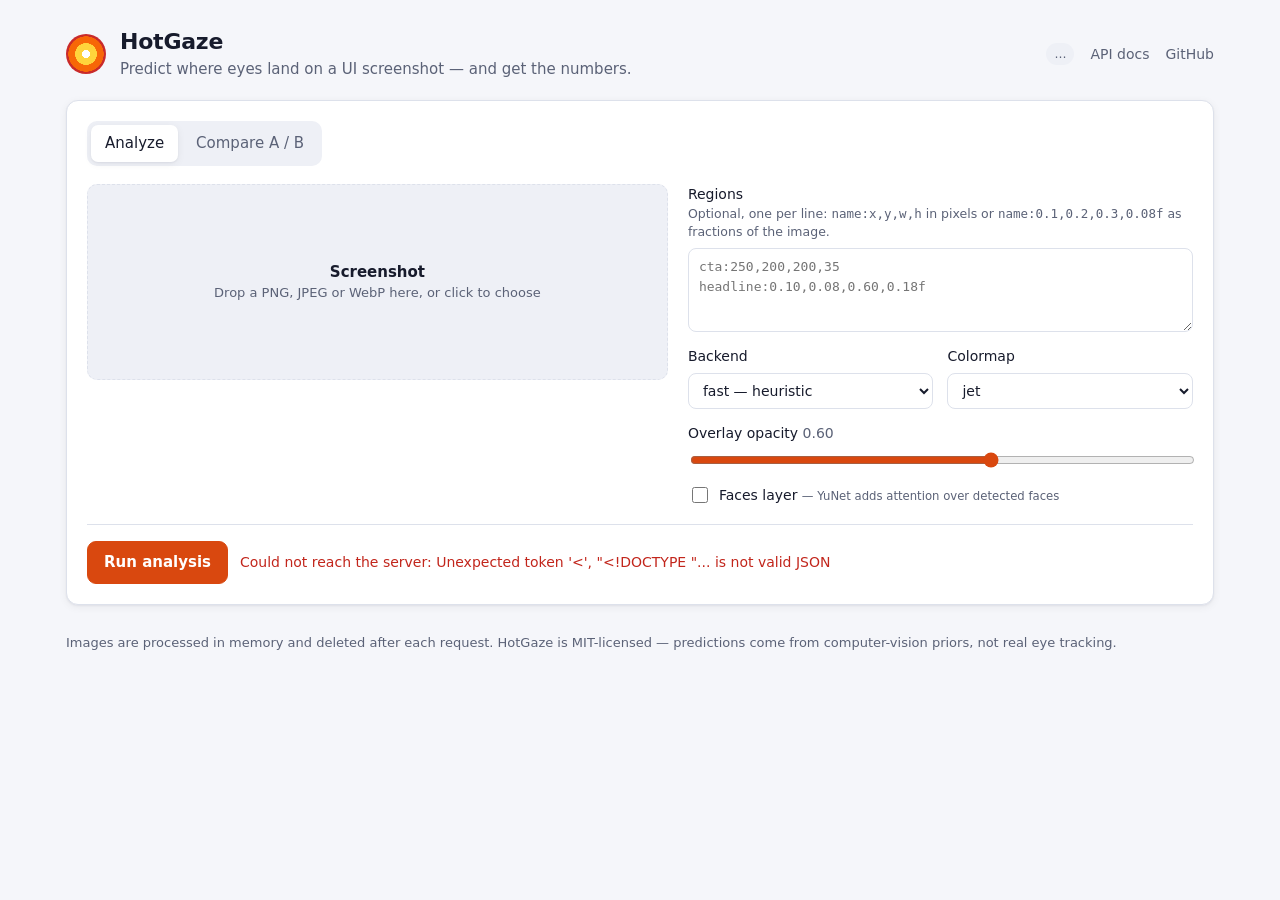
==== web/static/index.html @ 979488d8 "Add Render deployment for a HotGaze web demo HotGaze is a CLI, so there was nothing a web host could" ====
<!doctype html>
<html lang="en">
<head>
<meta charset="utf-8">
<meta name="viewport" content="width=device-width, initial-scale=1">
<title>HotGaze — attention heatmaps for UI screenshots</title>
<meta name="description" content="Predict where users' eyes land on a UI screenshot, score regions and compare A/B variants.">
<link rel="icon" href="data:image/svg+xml,%3Csvg xmlns='http://www.w3.org/2000/svg' viewBox='0 0 32 32'%3E%3Ccircle cx='16' cy='16' r='15' fill='%23e8590c'/%3E%3Ccircle cx='16' cy='16' r='8' fill='%23ffd43b'/%3E%3Ccircle cx='16' cy='16' r='3' fill='%23fff'/%3E%3C/svg%3E">
<style>
  :root {
    color-scheme: light dark;
    --bg: #f5f6fa;
    --surface: #ffffff;
    --surface-2: #eef0f6;
    --border: #dde1eb;
    --text: #171b2c;
    --muted: #5b6277;
    --accent: #d9480f;
    --accent-hover: #b93a0a;
    --accent-ink: #ffffff;
    --focus: #2563eb;
    --gain: #15803d;
    --loss: #c2261c;
    --gain-rgb: 21, 128, 61;
    --loss-rgb: 194, 38, 28;
    --radius: 12px;
    --shadow: 0 1px 2px rgba(16, 24, 40, .05), 0 2px 8px rgba(16, 24, 40, .06);
    font: 15px/1.5 system-ui, -apple-system, "Segoe UI", Roboto, "Helvetica Neue", Arial,
      "PingFang SC", "Microsoft YaHei", sans-serif;
  }
  @media (prefers-color-scheme: dark) {
    :root {
      --bg: #0e1016;
      --surface: #161a23;
      --surface-2: #1e2331;
      --border: #2b3142;
      --text: #e7e9f1;
      --muted: #9aa1b6;
      --accent: #ff7a3d;
      --accent-hover: #ff9663;
      --accent-ink: #1d0b02;
      --focus: #7aa2ff;
      --gain: #4ade80;
      --loss: #f87171;
      --gain-rgb: 74, 222, 128;
      --loss-rgb: 248, 113, 113;
      --shadow: none;
    }
  }
  * { box-sizing: border-box; }
  body { margin: 0; background: var(--bg); color: var(--text); }
  a { color: inherit; }
  h1, h2, h3 { line-height: 1.25; margin: 0; }
  button, input, select, textarea { font: inherit; color: inherit; }
  :focus-visible { outline: 2px solid var(--focus); outline-offset: 2px; }
  [hidden] { display: none !important; }

  .wrap { max-width: 1180px; margin: 0 auto; padding: 0 16px; }
  header.top { padding: 28px 0 20px; }
  .top .wrap { display: flex; flex-wrap: wrap; gap: 12px 24px; align-items: center; justify-content: space-between; }
  .brand { display: flex; gap: 14px; align-items: center; }
  .logo {
    width: 40px; height: 40px; border-radius: 50%; flex: none;
    background: radial-gradient(circle at 50% 50%, #fff 0 14%, #ffd43b 15% 38%, #f76707 39% 62%, #c92a2a 63%);
  }
  .brand h1 { font-size: 22px; letter-spacing: -.01em; }
  .brand p { margin: 2px 0 0; color: var(--muted); }
  nav { display: flex; gap: 16px; align-items: center; font-size: 14px; }
  nav a { color: var(--muted); text-decoration: none; }
  nav a:hover { color: var(--text); text-decoration: underline; }
  .pill { font-size: 12px; padding: 2px 8px; border-radius: 999px; background: var(--surface-2); color: var(--muted); }

  .card { background: var(--surface); border: 1px solid var(--border); border-radius: var(--radius); box-shadow: var(--shadow); }
  .panel { padding: 20px; }

  .tabs { display: inline-flex; gap: 4px; padding: 4px; background: var(--surface-2); border-radius: 10px; margin-bottom: 18px; flex-wrap: wrap; }
  .tabs button {
    border: 0; background: transparent; padding: 7px 14px; border-radius: 7px; cursor: pointer; color: var(--muted); font-weight: 500;
  }
  .tabs button[aria-selected="true"] { background: var(--surface); color: var(--text); box-shadow: var(--shadow); }

  .grid-form { display: grid; grid-template-columns: minmax(0, 1.15fr) minmax(0, 1fr); gap: 20px; }
  @media (max-width: 860px) { .grid-form { grid-template-columns: minmax(0, 1fr); } }

  .drops { display: grid; gap: 12px; grid-template-columns: repeat(auto-fit, minmax(min(220px, 100%), 1fr)); align-content: start; }
  .drop {
    position: relative; display: flex; flex-direction: column; align-items: center; justify-content: center; text-align: center;
    min-height: 196px; padding: 16px; border: 1.5px dashed var(--border); border-radius: 10px; background: var(--surface-2);
    cursor: pointer; transition: border-color .15s, background .15s;
  }
  .drop:hover, .drop.over { border-color: var(--accent); }
  .drop:focus-within { outline: 2px solid var(--focus); outline-offset: 2px; }
  .drop input { position: absolute; width: 1px; height: 1px; opacity: 0; pointer-events: none; }
  .drop .thumb { max-width: 100%; max-height: 120px; border-radius: 6px; border: 1px solid var(--border); margin-bottom: 8px; background: #fff; }
  .drop-title { font-weight: 600; }
  .drop-hint, .drop-file { font-size: 13px; color: var(--muted); overflow-wrap: anywhere; }

  .options { display: grid; gap: 14px; grid-template-columns: 1fr 1fr; align-content: start; }
  .field { display: flex; flex-direction: column; gap: 6px; font-weight: 500; font-size: 14px; }
  .field.wide { grid-column: 1 / -1; }
  .field small { display: block; font-weight: 400; color: var(--muted); font-size: 12.5px; }
  .field output { font-weight: 400; color: var(--muted); }
  select, textarea {
    width: 100%; padding: 8px 10px; border-radius: 8px; border: 1px solid var(--border); background: var(--surface);
  }
  textarea { font-family: ui-monospace, SFMono-Regular, Menlo, Consolas, monospace; font-size: 13px; resize: vertical; min-height: 84px; }
  input[type="range"] { width: 100%; accent-color: var(--accent); }
  .check { display: flex; gap: 8px; align-items: center; font-size: 14px; grid-column: 1 / -1; }
  .check input { accent-color: var(--accent); width: 16px; height: 16px; }
  .check small { color: var(--muted); }

  .actions { display: flex; flex-wrap: wrap; gap: 10px 12px; align-items: center; margin-top: 18px; padding-top: 16px; border-top: 1px solid var(--border); }
  .btn {
    border: 1px solid var(--border); background: var(--surface); padding: 9px 16px; border-radius: 9px; cursor: pointer; font-weight: 600;
  }
  .btn:hover { background: var(--surface-2); }
  .btn.primary { background: var(--accent); border-color: var(--accent); color: var(--accent-ink); }
  .btn.primary:hover { background: var(--accent-hover); border-color: var(--accent-hover); }
  .btn:disabled { opacity: .55; cursor: progress; }
  .status { font-size: 14px; color: var(--muted); flex: 1 1 260px; }
  .status.error { color: var(--loss); }
  .spinner {
    display: inline-block; width: 14px; height: 14px; margin-right: 6px; vertical-align: -2px; border-radius: 50%;
    border: 2px solid var(--border); border-top-color: var(--accent); animation: spin .8s linear infinite;
  }
  @keyframes spin { to { transform: rotate(360deg); } }

  #results { margin: 20px 0 8px; display: grid; gap: 20px; }
  .result-head { display: flex; flex-wrap: wrap; gap: 6px 14px; align-items: baseline; justify-content: space-between; padding: 16px 20px; border-bottom: 1px solid var(--border); }
  .result-head h2 { font-size: 17px; overflow-wrap: anywhere; }
  .meta { color: var(--muted); font-size: 13.5px; }
  .result-body { padding: 20px; display: grid; gap: 22px; }
  .figs { display: grid; gap: 20px; grid-template-columns: repeat(auto-fit, minmax(min(300px, 100%), 1fr)); }
  figure { margin: 0; min-width: 0; }
  figcaption { display: flex; gap: 8px; align-items: baseline; margin-bottom: 8px; flex-wrap: wrap; }
  /* The padding keeps focal points and labels on the image edges visible. */
  .scroller { max-height: 78vh; overflow: auto; padding: 12px; border-radius: 8px; border: 1px solid var(--border); background: var(--surface-2); }
  .stage { position: relative; width: fit-content; max-width: 100%; margin: 0 auto; }
  .stage img { display: block; max-width: 100%; height: auto; }
  .marks { position: absolute; inset: 0; pointer-events: none; }
  .box { position: absolute; border: 2px solid #fff; box-shadow: 0 0 0 1px rgba(0, 0, 0, .65), inset 0 0 0 1px rgba(0, 0, 0, .35); border-radius: 2px; }
  .tag {
    position: absolute; left: -2px; bottom: 100%; margin-bottom: 3px; white-space: nowrap; font-size: 12px; line-height: 1.3; font-weight: 600;
    padding: 2px 6px; border-radius: 4px; background: rgba(12, 14, 22, .85); color: #fff;
  }
  .tag.inside { bottom: auto; top: 2px; left: 2px; margin: 0; }
  .focal {
    position: absolute; width: 22px; height: 22px; margin: -11px 0 0 -11px; border-radius: 50%; display: grid; place-items: center;
    font-size: 11.5px; font-weight: 700; color: #111; background: #fff; box-shadow: 0 0 0 2px rgba(0, 0, 0, .7);
  }
  .fig-tools { display: flex; flex-wrap: wrap; gap: 8px 14px; align-items: center; margin-top: 10px; font-size: 13.5px; }
  .mini { border: 1px solid var(--border); background: var(--surface); border-radius: 7px; padding: 4px 10px; cursor: pointer; text-decoration: none; font-size: 13px; }
  .mini:hover { background: var(--surface-2); }
  .fig-tools label { display: flex; gap: 6px; align-items: center; color: var(--muted); }

  .tables { display: grid; gap: 20px; grid-template-columns: repeat(auto-fit, minmax(min(320px, 100%), 1fr)); align-items: start; }
  .table-wrap { overflow-x: auto; }
  table { width: 100%; border-collapse: collapse; font-size: 14px; }
  caption { text-align: left; font-weight: 600; padding-bottom: 8px; }
  caption small { font-weight: 400; color: var(--muted); }
  th, td { padding: 7px 10px; border-bottom: 1px solid var(--border); text-align: left; white-space: nowrap; }
  th { font-size: 12.5px; color: var(--muted); font-weight: 600; text-transform: uppercase; letter-spacing: .03em; }
  td.num, th.num { text-align: right; font-variant-numeric: tabular-nums; }
  .name { font-weight: 600; white-space: normal; overflow-wrap: break-word; }
  @media (max-width: 560px) { .col-box { display: none; } }
  .bar { display: inline-block; height: 6px; border-radius: 3px; background: var(--accent); vertical-align: middle; margin-left: 8px; opacity: .8; }
  .gain { color: var(--gain); font-weight: 600; }
  .loss { color: var(--loss); font-weight: 600; }
  .empty { color: var(--muted); font-size: 14px; }

  .grid9 { display: grid; grid-template-columns: repeat(3, minmax(0, 1fr)); gap: 4px; max-width: 420px; }
  .grid9 div { padding: 14px 6px; border-radius: 6px; text-align: center; font-variant-numeric: tabular-nums; font-size: 13.5px; font-weight: 600; background: var(--surface-2); }

  details.json { border: 1px solid var(--border); border-radius: 10px; }
  details.json summary { cursor: pointer; padding: 10px 14px; font-weight: 600; }
  .json-tools { display: flex; gap: 8px; padding: 0 14px 10px; flex-wrap: wrap; }
  details.json pre {
    margin: 0; padding: 12px 14px; max-height: 420px; overflow: auto; border-top: 1px solid var(--border);
    font: 12.5px/1.45 ui-monospace, SFMono-Regular, Menlo, Consolas, monospace; background: var(--surface-2); border-radius: 0 0 10px 10px;
  }
  .hint { color: var(--muted); font-size: 13.5px; margin: 0; }
  footer { color: var(--muted); font-size: 13px; padding: 20px 0 36px; }
</style>
</head>
<body>
<header class="top">
  <div class="wrap">
    <div class="brand">
      <span class="logo" aria-hidden="true"></span>
      <div>
        <h1>HotGaze</h1>
        <p>Predict where eyes land on a UI screenshot — and get the numbers.</p>
      </div>
    </div>
    <nav>
      <span class="pill" id="version">…</span>
      <a href="/docs">API docs</a>
      <a href="https://github.com/suryakosaraju/hotgaze" rel="noopener">GitHub</a>
    </nav>
  </div>
</header>

<main class="wrap">
  <section class="card panel">
    <div class="tabs" role="tablist" aria-label="Mode">
      <button type="button" role="tab" id="tab-score" aria-selected="true" data-mode="score">Analyze</button>
      <button type="button" role="tab" id="tab-compare" aria-selected="false" data-mode="compare">Compare A / B</button>
    </div>

    <form id="form" novalidate>
      <div class="grid-form">
        <div class="drops">
          <label class="drop" data-slot="a">
            <input type="file" accept="image/png,image/jpeg,image/webp" aria-label="Screenshot">
            <img class="thumb" alt="" hidden>
            <span class="drop-title" data-title-score="Screenshot" data-title-compare="A · baseline">Screenshot</span>
            <span class="drop-hint">Drop a PNG, JPEG or WebP here, or click to choose</span>
            <span class="drop-file"></span>
          </label>
          <label class="drop" data-slot="b" hidden>
            <input type="file" accept="image/png,image/jpeg,image/webp" aria-label="Screenshot B">
            <img class="thumb" alt="" hidden>
            <span class="drop-title">B · candidate</span>
            <span class="drop-hint">Drop a PNG, JPEG or WebP here, or click to choose</span>
            <span class="drop-file"></span>
          </label>
        </div>

        <div class="options">
          <label class="field wide">
            <span>Regions <small id="regions-help">Optional, one per line: <code>name:x,y,w,h</code> in pixels or <code>name:0.1,0.2,0.3,0.08f</code> as fractions of the image.</small></span>
            <textarea id="regions" rows="3" spellcheck="false" placeholder="cta:250,200,200,35&#10;headline:0.10,0.08,0.60,0.18f"></textarea>
          </label>
          <label class="field">
            <span>Backend</span>
            <select id="backend">
              <option value="fast">fast — heuristic</option>
              <option value="deep">deep — UNISAL</option>
            </select>
          </label>
          <label class="field">
            <span>Colormap</span>
            <select id="colormap">
              <option value="jet">jet</option>
              <option value="turbo">turbo</option>
            </select>
          </label>
          <label class="field wide">
            <span>Overlay opacity <output id="alpha-out" for="alpha">0.60</output></span>
            <input id="alpha" type="range" min="0" max="1" step="0.05" value="0.6">
          </label>
          <label class="check">
            <input id="faces" type="checkbox">
            <span>Faces layer <small>— YuNet adds attention over detected faces</small></span>
          </label>
        </div>
      </div>

      <div class="actions">
        <button type="submit" class="btn primary" id="run">Run analysis</button>
        <button type="button" class="btn" id="sample" hidden>Try a sample</button>
        <span class="status" id="status" role="status" aria-live="polite"></span>
      </div>
    </form>
  </section>

  <div id="results"></div>
</main>

<footer class="wrap" id="footer">
  Images are processed in memory and deleted after each request. HotGaze is MIT-licensed — predictions come from
  computer-vision priors, not real eye tracking.
</footer>

<script>
(() => {
  'use strict';

  const $ = (selector, root = document) => root.querySelector(selector);
  const form = $('#form');
  const statusEl = $('#status');
  const results = $('#results');
  const runButton = $('#run');
  const sampleButton = $('#sample');
  const regionsInput = $('#regions');
  const alphaInput = $('#alpha');

  const SAMPLES = {
    score: {
      files: ['landing.png'],
      regions: 'headline:140,120,300,60\ncta:250,200,200,35\nfeatures:100,300,600,85',
    },
    compare: {
      files: ['landing.png', 'landing_variant.png'],
      regions: 'cta_left:250,200,200,35\ncta_top_right:550,110,130,35\nheadline:140,120,300,60',
    },
  };

  const state = { mode: 'score', files: { a: null, b: null }, maxUploadBytes: 20 * 1024 * 1024, busy: false };
  let resultUrls = [];
  let ticker = null;

  // ── DOM helpers (all user-provided text goes through textContent) ──────────
  function el(tag, props = {}, ...children) {
    const node = document.createElement(tag);
    for (const [key, value] of Object.entries(props)) {
      if (value === undefined || value === null || value === false) continue;
      if (key === 'class') node.className = value;
      else if (key === 'text') node.textContent = value;
      else if (key === 'style') Object.assign(node.style, value);
      else if (key.startsWith('on')) node.addEventListener(key.slice(2), value);
      else node.setAttribute(key, value === true ? '' : value);
    }
    node.append(...children.flat().filter((child) => child !== null && child !== undefined && child !== false));
    return node;
  }

  const pct = (share) => `${(share * 100).toFixed(2)}%`;
  const signed = (value, digits, unit) => `${value > 0 ? '+' : value < 0 ? '−' : '±'}${Math.abs(value).toFixed(digits)}${unit}`;
  const pp = (delta) => signed(delta * 100, 2, ' pp');
  const stem = (name) => name.replace(/\.[^.]+$/, '') || 'image';
  const trend = (delta) => (delta > 1e-6 ? 'gain' : delta < -1e-6 ? 'loss' : '');

  // ── Mode tabs ──────────────────────────────────────────────────────────────
  function setMode(mode) {
    state.mode = mode;
    for (const tab of document.querySelectorAll('[role="tab"]')) {
      tab.setAttribute('aria-selected', String(tab.dataset.mode === mode));
    }
    $('.drop[data-slot="b"]').hidden = mode !== 'compare';
    const titleA = $('.drop[data-slot="a"] .drop-title');
    titleA.textContent = mode === 'compare' ? titleA.dataset.titleCompare : titleA.dataset.titleScore;
    $('#regions-help').firstChild.textContent = mode === 'compare'
      ? 'Optional, applied to both images, one per line: '
      : 'Optional, one per line: ';
    runButton.textContent = mode === 'compare' ? 'Compare' : 'Run analysis';
  }
  for (const tab of document.querySelectorAll('[role="tab"]')) {
    tab.addEventListener('click', () => setMode(tab.dataset.mode));
  }

  // ── File inputs with drag & drop ───────────────────────────────────────────
  function setFile(slot, file) {
    const drop = $(`.drop[data-slot="${slot}"]`);
    const thumb = $('.thumb', drop);
    if (thumb.dataset.url) URL.revokeObjectURL(thumb.dataset.url);
    state.files[slot] = file;
    if (!file) {
      thumb.hidden = true;
      $('.drop-file', drop).textContent = '';
      return;
    }
    const url = URL.createObjectURL(file);
    thumb.dataset.url = url;
    thumb.src = url;
    thumb.hidden = false;
    $('.drop-file', drop).textContent = `${file.name} · ${(file.size / 1024).toFixed(0)} KB`;
  }

  for (const drop of document.querySelectorAll('.drop')) {
    const slot = drop.dataset.slot;
    const input = $('input', drop);
    input.addEventListener('change', () => input.files[0] && setFile(slot, input.files[0]));
    drop.addEventListener('dragover', (event) => { event.preventDefault(); drop.classList.add('over'); });
    drop.addEventListener('dragleave', () => drop.classList.remove('over'));
    drop.addEventListener('drop', (event) => {
      event.preventDefault();
      drop.classList.remove('over');
      const file = event.dataTransfer.files[0];
      if (file) setFile(slot, file);
    });
  }

  alphaInput.addEventListener('input', () => { $('#alpha-out').value = Number(alphaInput.value).toFixed(2); });

  // ── Status line ────────────────────────────────────────────────────────────
  function setStatus(text, isError = false) {
    statusEl.classList.toggle('error', isError);
    statusEl.replaceChildren(text);
  }

  function setBusy(busy) {
    state.busy = busy;
    runButton.disabled = busy;
    sampleButton.disabled = busy;
    clearInterval(ticker);
    if (!busy) return;
    const started = performance.now();
    const tick = () => {
      const seconds = Math.round((performance.now() - started) / 1000);
      const note = seconds >= 6
        ? ' — small instances (e.g. Render free, 0.1 CPU) can take 10–40 s, and the first request after idling waits for the server to wake.'
        : '';
      statusEl.classList.remove('error');
      statusEl.replaceChildren(el('span', { class: 'spinner', 'aria-hidden': 'true' }), `Analyzing… ${seconds} s${note}`);
    };
    tick();
    ticker = setInterval(tick, 1000);
  }

  function errorMessage(response, body) {
    const detail = body && body.detail;
    if (typeof detail === 'string') return detail;
    if (Array.isArray(detail)) {
      return detail.map((item) => `${(item.loc || []).slice(1).join('.') || 'request'}: ${item.msg}`).join('; ');
    }
    return `Request failed: ${response.status} ${response.statusText}`.trim();
  }

  // ── Server info ────────────────────────────────────────────────────────────
  async function loadInfo() {
    try {
      const response = await fetch('/api/info');
      const info = await response.json();
      $('#version').textContent = `v${info.version}`;
      state.maxUploadBytes = info.limits.max_upload_bytes;
      const deep = $('#backend option[value="deep"]');
      if (!info.backends.includes('deep')) {
        deep.disabled = true;
        deep.textContent += ' (not installed)';
      }
      sampleButton.hidden = info.samples.length === 0;
      $('#footer').prepend(
        `Limits: ${(info.limits.max_pixels / 1e6).toFixed(0)} MP and ${(info.limits.max_upload_bytes / 1048576).toFixed(0)} MB per image. `,
      );
    } catch (error) {
      setStatus(`Could not reach the server: ${error.message}`, true);
    }
  }

  // ── Submit ─────────────────────────────────────────────────────────────────
  async function run() {
    if (state.busy) return;
    const mode = state.mode;
    const slots = mode === 'compare' ? ['a', 'b'] : ['a'];
    for (const slot of slots) {
      const file = state.files[slot];
      if (!file) {
        setStatus(mode === 'compare' ? `Choose screenshot ${slot.toUpperCase()} first.` : 'Choose a screenshot first.', true);
        return;
      }
      if (file.size > state.maxUploadBytes) {
        setStatus(`${file.name} is larger than ${(state.maxUploadBytes / 1048576).toFixed(0)} MB.`, true);
        return;
      }
    }

    const data = new FormData();
    if (mode === 'compare') {
      data.append('image_a', state.files.a);
      data.append('image_b', state.files.b);
    } else {
      data.append('image', state.files.a);
    }
    for (const line of regionsInput.value.split('\n')) {
      if (line.trim()) data.append('region', line.trim());
    }
    data.append('backend', $('#backend').value);
    data.append('colormap', $('#colormap').value);
    data.append('alpha', alphaInput.value);
    data.append('faces', $('#faces').checked ? 'true' : 'false');
    const files = { a: state.files.a, b: state.files.b };

    setBusy(true);
    try {
      const response = await fetch(`/api/${mode}`, { method: 'POST', body: data });
      const body = await response.json().catch(() => null);
      if (!response.ok) throw new Error(errorMessage(response, body));
      if (mode === 'compare') renderCompare(body, files);
      else renderScore(body, files.a);
      setBusy(false);
      setStatus(`Done — analysis took ${body.elapsed_seconds.toFixed(1)} s.`);
      results.firstElementChild.scrollIntoView({ behavior: 'smooth', block: 'start' });
    } catch (error) {
      setBusy(false);
      setStatus(error.message, true);
    }
  }

  form.addEventListener('submit', (event) => { event.preventDefault(); run(); });

  sampleButton.addEventListener('click', async () => {
    const sample = SAMPLES[state.mode];
    try {
      const files = await Promise.all(sample.files.map(async (name) => {
        const response = await fetch(`/samples/${name}`);
        if (!response.ok) throw new Error(`Could not load sample ${name}`);
        return new File([await response.blob()], name, { type: 'image/png' });
      }));
      setFile('a', files[0]);
      if (files[1]) setFile('b', files[1]);
      regionsInput.value = sample.regions;
      run();
    } catch (error) {
      setStatus(error.message, true);
    }
  });

  // ── Rendering ──────────────────────────────────────────────────────────────
  function objectUrl(file) {
    const url = URL.createObjectURL(file);
    resultUrls.push(url);
    return url;
  }

  function resetResults() {
    for (const url of resultUrls) URL.revokeObjectURL(url);
    resultUrls = [];
  }

  function figure(title, overlay, file, doc) {
    const { width, height } = doc.image.size;
    const original = objectUrl(file);
    const img = el('img', { src: overlay, alt: `${title}: attention overlay`, width, height });
    const at = (x, y) => ({ left: `${(x / width) * 100}%`, top: `${(y / height) * 100}%` });
    const marks = el('div', { class: 'marks' },
      doc.regions.map((region) => el('div', {
        class: 'box',
        style: { ...at(region.box.x, region.box.y), width: `${(region.box.w / width) * 100}%`, height: `${(region.box.h / height) * 100}%` },
      }, el('span', {
        // Boxes touching the top edge get their label inside, where it cannot be clipped.
        class: region.box.y < height * 0.04 ? 'tag inside' : 'tag',
        text: `${region.name} · ${pct(region.share)}`,
      }))),
      doc.focal_points.map((point) => el('div', {
        class: 'focal', style: at(point.x, point.y), title: `Focal point #${point.rank} (value ${point.value.toFixed(3)})`, text: String(point.rank),
      })),
    );

    const toggle = el('button', { type: 'button', class: 'mini', 'aria-pressed': 'false', text: 'Show original' });
    toggle.addEventListener('click', () => {
      const showingOriginal = toggle.getAttribute('aria-pressed') === 'true';
      img.src = showingOriginal ? overlay : original;
      toggle.setAttribute('aria-pressed', String(!showingOriginal));
      toggle.textContent = showingOriginal ? 'Show original' : 'Show heatmap';
    });
    const marksToggle = el('input', { type: 'checkbox', checked: true });
    marksToggle.addEventListener('change', () => { marks.hidden = !marksToggle.checked; });

    return el('figure', {},
      el('figcaption', {}, el('strong', { text: title }), el('span', { class: 'meta', text: `${doc.image.path} · ${width}×${height}` })),
      el('div', { class: 'scroller' }, el('div', { class: 'stage' }, img, marks)),
      el('div', { class: 'fig-tools' },
        toggle,
        el('label', {}, marksToggle, 'Regions & focal points'),
        el('a', { class: 'mini', href: overlay, download: `${stem(doc.image.path)}_overlay.jpg`, text: 'Download overlay' }),
      ),
    );
  }

  function table(caption, headers, rows, note) {
    if (!rows.length) {
      return el('div', {}, el('p', { class: 'empty' }, el('strong', { text: caption }), ` — ${note}`));
    }
    return el('div', { class: 'table-wrap' },
      el('table', {},
        el('caption', {}, caption),
        el('thead', {}, el('tr', {}, headers.map(([label, cls]) => el('th', { class: cls, scope: 'col', text: label })))),
        el('tbody', {}, rows.map((cells) => el('tr', {}, cells))),
      ),
    );
  }

  function regionTable(doc) {
    const top = Math.max(...doc.regions.map((region) => region.share), 1e-9);
    return table('Regions', [['#', 'num'], ['Region'], ['Attention share', 'num'], ['Peak', 'num'], ['Box (x, y, w, h)', 'col-box']],
      doc.regions.map((region) => [
        el('td', { class: 'num', text: String(region.rank) }),
        el('td', { class: 'name', text: region.name }),
        el('td', { class: 'num' }, pct(region.share), el('span', { class: 'bar', style: { width: `${Math.max(2, (region.share / top) * 60)}px` } })),
        el('td', { class: 'num', text: region.peak_value.toFixed(3) }),
        el('td', { class: 'col-box', text: `${region.box.x}, ${region.box.y}, ${region.box.w}, ${region.box.h}` }),
      ]),
      'add regions above to get their attention share.');
  }

  function focalTable(doc, caption = 'Focal points') {
    return table(caption, [['#', 'num'], ['x', 'num'], ['y', 'num'], ['Value', 'num']],
      doc.focal_points.map((point) => [
        el('td', { class: 'num', text: String(point.rank) }),
        el('td', { class: 'num', text: String(point.x) }),
        el('td', { class: 'num', text: String(point.y) }),
        el('td', { class: 'num', text: point.value.toFixed(3) }),
      ]),
      'none found.');
  }

  function jsonBlock(title, doc, filename) {
    const text = JSON.stringify(doc, null, 2);
    const copy = el('button', { type: 'button', class: 'mini', text: 'Copy' });
    copy.addEventListener('click', async () => {
      try {
        await navigator.clipboard.writeText(text);
        copy.textContent = 'Copied';
      } catch {
        copy.textContent = 'Copy failed';
      }
      setTimeout(() => { copy.textContent = 'Copy'; }, 1500);
    });
    const href = URL.createObjectURL(new Blob([text + '\n'], { type: 'application/json' }));
    resultUrls.push(href);
    return el('details', { class: 'json' },
      el('summary', { text: title }),
      el('div', { class: 'json-tools' }, copy, el('a', { class: 'mini', href, download: filename, text: `Download ${filename}` })),
      el('pre', { text }),
    );
  }

  function resultCard(title, meta, ...body) {
    return el('section', { class: 'card' },
      el('div', { class: 'result-head' }, el('h2', { text: title }), el('span', { class: 'meta', text: meta })),
      el('div', { class: 'result-body' }, ...body),
    );
  }

  function runMeta(doc, elapsed) {
    const layers = doc.config.extra_layers.length ? ` + ${doc.config.extra_layers.join(', ')}` : '';
    const work = doc.image.working_size;
    return `${doc.config.backend} backend${layers} · working size ${work.width}×${work.height} · ${elapsed.toFixed(1)} s`;
  }

  function renderScore(body, file) {
    resetResults();
    const doc = body.score;
    results.replaceChildren(resultCard(
      doc.image.path,
      runMeta(doc, body.elapsed_seconds),
      el('div', { class: 'figs' }, figure('Attention overlay', body.overlay, file, doc)),
      el('div', { class: 'tables' }, regionTable(doc), focalTable(doc)),
      jsonBlock('Score JSON (schema v1, same as hotgaze score --json)', doc, `${stem(doc.image.path)}_score.json`),
    ));
  }

  function deltaTable(compare) {
    return table('Attention share by region', [['Region'], ['A', 'num'], ['B', 'num'], ['Δ B − A', 'num'], ['Relative', 'num']],
      compare.per_region_deltas.map((row) => {
        const relative = row.share_a > 0 ? signed((row.delta / row.share_a) * 100, 0, '%') : '—';
        return [
          el('td', { class: 'name', text: row.name }),
          el('td', { class: 'num', text: pct(row.share_a) }),
          el('td', { class: 'num', text: pct(row.share_b) }),
          el('td', { class: `num ${trend(row.delta)}`, text: pp(row.delta) }),
          el('td', { class: `num ${trend(row.delta)}`, text: relative }),
        ];
      }),
      'no regions.');
  }

  function gridView(grid) {
    const peak = Math.max(...grid.map(Math.abs), 1e-9);
    const shade = (value) => {
      const rgb = value >= 0 ? 'var(--gain-rgb)' : 'var(--loss-rgb)';
      return `rgba(${rgb}, ${(0.08 + (Math.abs(value) / peak) * 0.5).toFixed(3)})`;
    };
    return el('div', {},
      el('p', { class: 'empty' }, el('strong', { text: '3×3 attention-share deltas' }), ' — B − A per ninth of the image; green means B draws more attention there.'),
      el('div', { class: 'grid9', role: 'img', 'aria-label': 'Three by three grid of attention-share deltas' },
        grid.map((value) => el('div', { class: trend(value), style: { background: shade(value) }, text: pp(value) }))),
    );
  }

  function movementTable(compare) {
    const xy = (x, y) => (x < 0 ? '—' : `${x}, ${y}`);
    return table('Focal-point movement', [['#', 'num'], ['A (x, y)', 'num'], ['B (x, y)', 'num'], ['Moved', 'num']],
      compare.focal_point_movement.map((row) => [
        el('td', { class: 'num', text: String(row.rank) }),
        el('td', { class: 'num', text: xy(row.x_a, row.y_a) }),
        el('td', { class: 'num', text: xy(row.x_b, row.y_b) }),
        el('td', { class: 'num', text: row.distance < 0 ? '—' : `${row.distance.toFixed(0)} px` }),
      ]),
      'none found.');
  }

  function renderCompare(body, files) {
    resetResults();
    const compare = body.compare.compare;
    const hasRegions = compare.per_region_deltas.length > 0;
    results.replaceChildren(resultCard(
      `${body.score_a.image.path} → ${body.score_b.image.path}`,
      runMeta(body.score_a, body.elapsed_seconds),
      el('div', { class: 'figs' },
        figure('A · baseline', body.overlay_a, files.a, body.score_a),
        figure('B · candidate', body.overlay_b, files.b, body.score_b)),
      hasRegions
        ? el('div', { class: 'tables' }, deltaTable(compare))
        : el('div', { class: 'tables' }, gridView(compare.grid_deltas), movementTable(compare)),
      el('p', { class: 'hint' }, hasRegions
        ? 'Δ is the change in each region’s share of total attention, in percentage points; Relative is that change as a fraction of A’s share.'
        : 'Add regions to get per-region deltas — fractional regions (…f) also work when A and B have different sizes.'),
      jsonBlock('Compare JSON (schema v1, same as hotgaze compare --json)', body.compare, 'compare.json'),
    ));
  }

  setMode('score');
  loadInfo();
})();
</script>
</body>
</html>
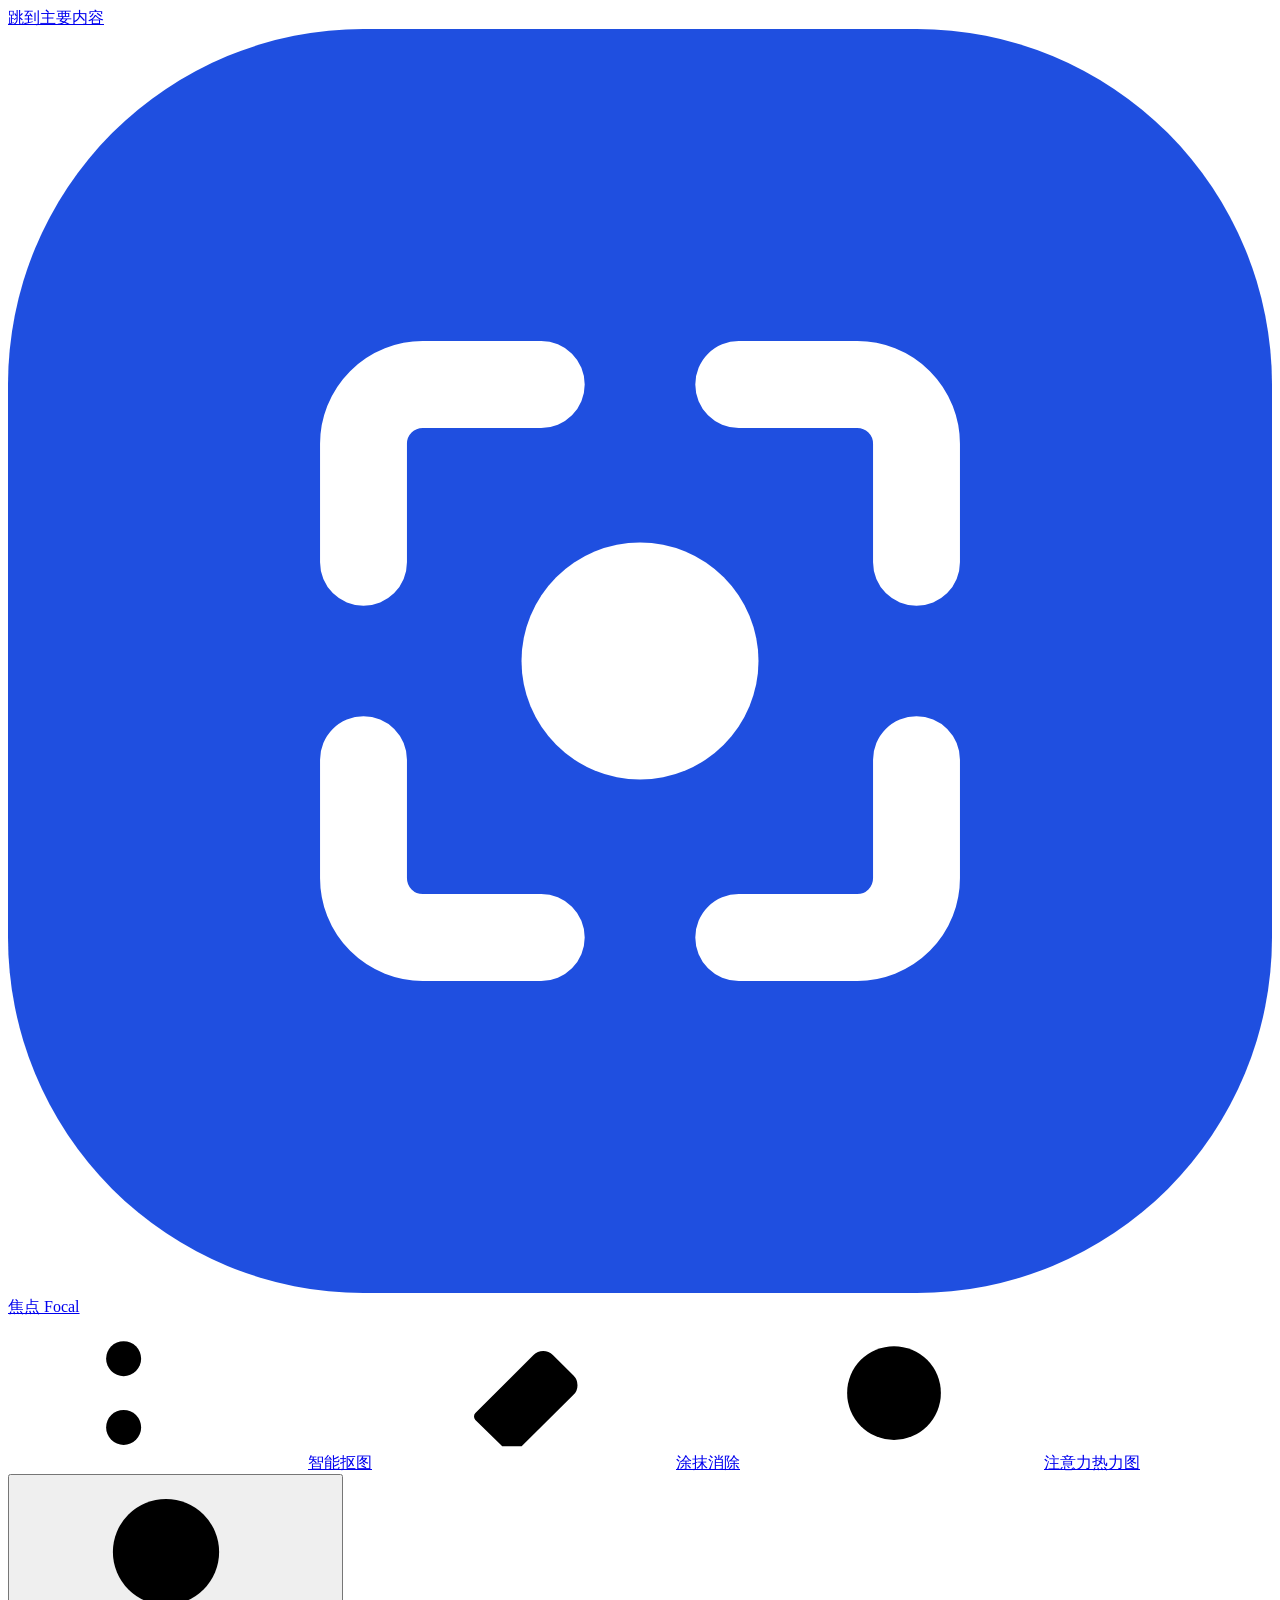
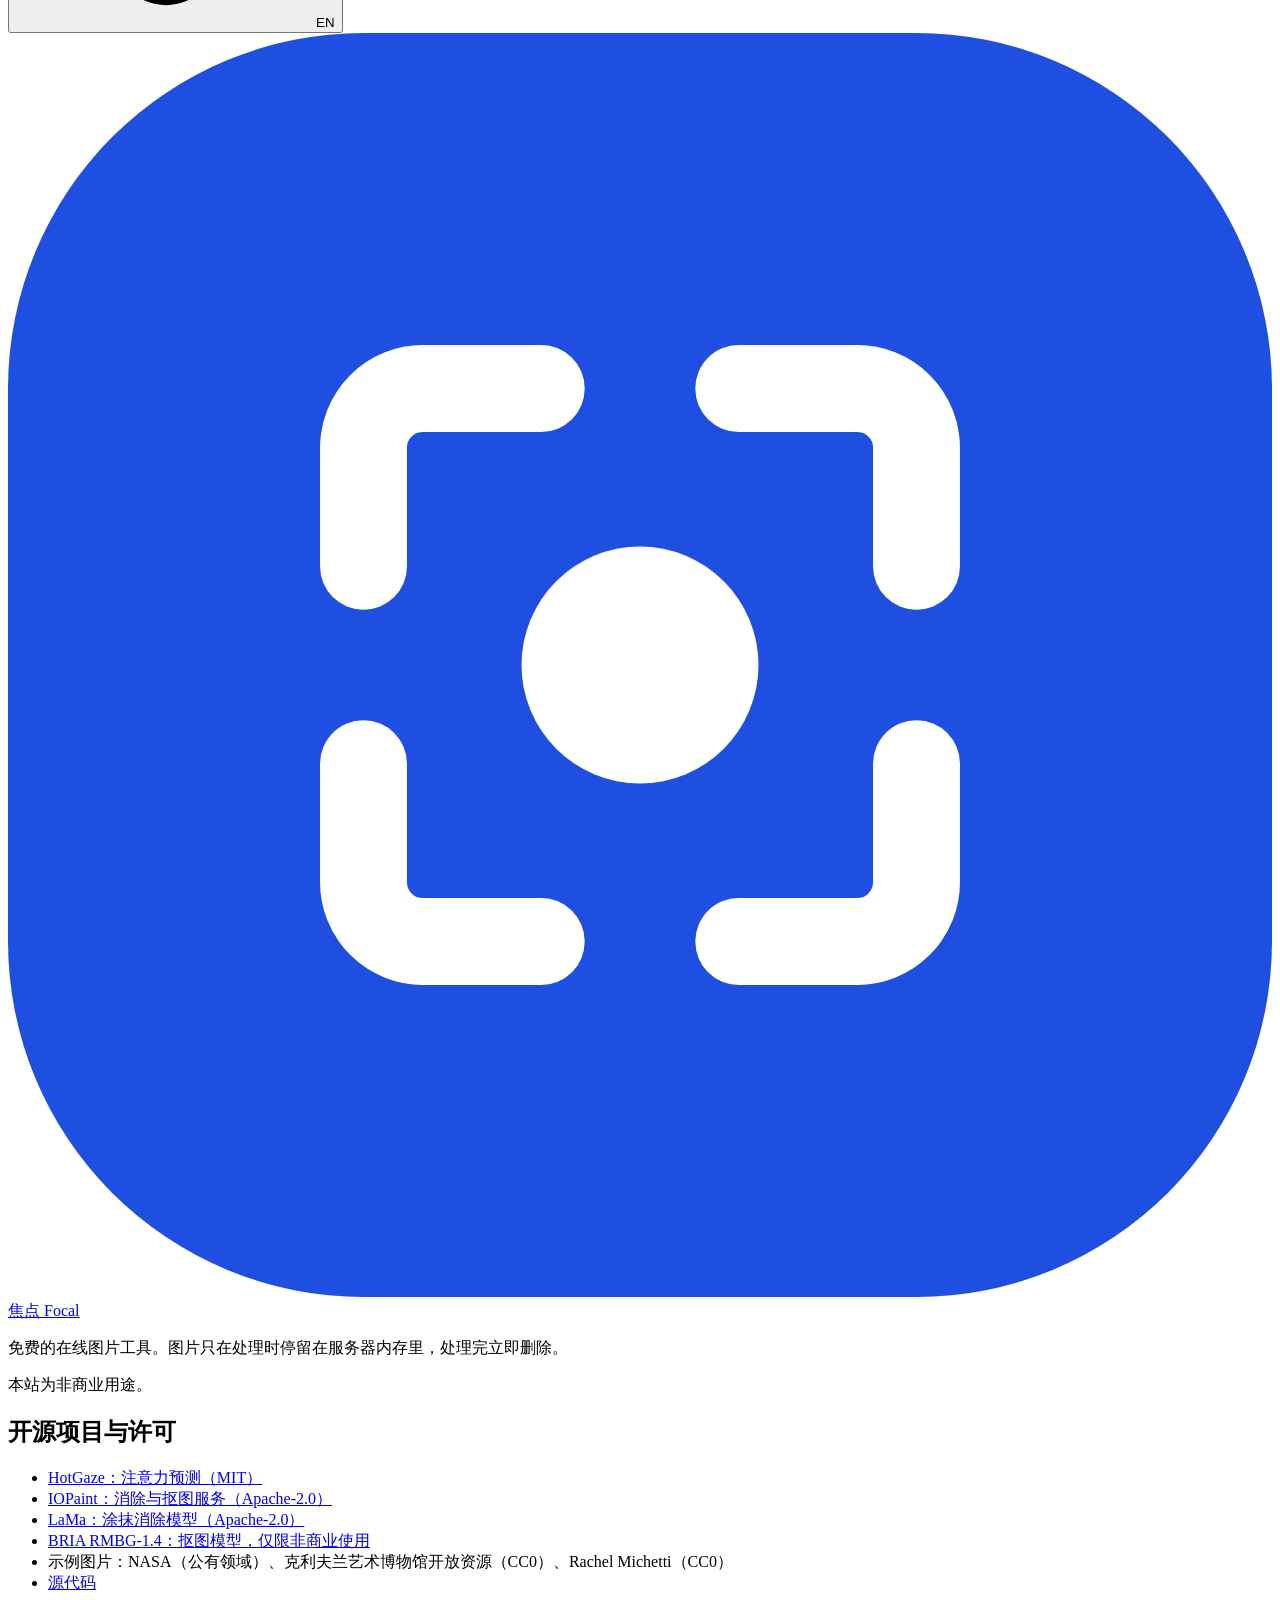
==== commit 635ab274: "Rebuild the site as 焦点 Focal with IOPaint cutout and erase The demo was a bare HotGaze form. It is n" ====
--- a/web/static/index.html
+++ b/web/static/index.html
@@ -1,699 +1,449 @@
 <!doctype html>
-<html lang="en">
+<html lang="zh-CN">
 <head>
-<meta charset="utf-8">
-<meta name="viewport" content="width=device-width, initial-scale=1">
-<title>HotGaze — attention heatmaps for UI screenshots</title>
-<meta name="description" content="Predict where users' eyes land on a UI screenshot, score regions and compare A/B variants.">
-<link rel="icon" href="data:image/svg+xml,%3Csvg xmlns='http://www.w3.org/2000/svg' viewBox='0 0 32 32'%3E%3Ccircle cx='16' cy='16' r='15' fill='%23e8590c'/%3E%3Ccircle cx='16' cy='16' r='8' fill='%23ffd43b'/%3E%3Ccircle cx='16' cy='16' r='3' fill='%23fff'/%3E%3C/svg%3E">
-<style>
-  :root {
-    color-scheme: light dark;
-    --bg: #f5f6fa;
-    --surface: #ffffff;
-    --surface-2: #eef0f6;
-    --border: #dde1eb;
-    --text: #171b2c;
-    --muted: #5b6277;
-    --accent: #d9480f;
-    --accent-hover: #b93a0a;
-    --accent-ink: #ffffff;
-    --focus: #2563eb;
-    --gain: #15803d;
-    --loss: #c2261c;
-    --gain-rgb: 21, 128, 61;
-    --loss-rgb: 194, 38, 28;
-    --radius: 12px;
-    --shadow: 0 1px 2px rgba(16, 24, 40, .05), 0 2px 8px rgba(16, 24, 40, .06);
-    font: 15px/1.5 system-ui, -apple-system, "Segoe UI", Roboto, "Helvetica Neue", Arial,
-      "PingFang SC", "Microsoft YaHei", sans-serif;
-  }
-  @media (prefers-color-scheme: dark) {
-    :root {
-      --bg: #0e1016;
-      --surface: #161a23;
-      --surface-2: #1e2331;
-      --border: #2b3142;
-      --text: #e7e9f1;
-      --muted: #9aa1b6;
-      --accent: #ff7a3d;
-      --accent-hover: #ff9663;
-      --accent-ink: #1d0b02;
-      --focus: #7aa2ff;
-      --gain: #4ade80;
-      --loss: #f87171;
-      --gain-rgb: 74, 222, 128;
-      --loss-rgb: 248, 113, 113;
-      --shadow: none;
-    }
-  }
-  * { box-sizing: border-box; }
-  body { margin: 0; background: var(--bg); color: var(--text); }
-  a { color: inherit; }
-  h1, h2, h3 { line-height: 1.25; margin: 0; }
-  button, input, select, textarea { font: inherit; color: inherit; }
-  :focus-visible { outline: 2px solid var(--focus); outline-offset: 2px; }
-  [hidden] { display: none !important; }
-
-  .wrap { max-width: 1180px; margin: 0 auto; padding: 0 16px; }
-  header.top { padding: 28px 0 20px; }
-  .top .wrap { display: flex; flex-wrap: wrap; gap: 12px 24px; align-items: center; justify-content: space-between; }
-  .brand { display: flex; gap: 14px; align-items: center; }
-  .logo {
-    width: 40px; height: 40px; border-radius: 50%; flex: none;
-    background: radial-gradient(circle at 50% 50%, #fff 0 14%, #ffd43b 15% 38%, #f76707 39% 62%, #c92a2a 63%);
-  }
-  .brand h1 { font-size: 22px; letter-spacing: -.01em; }
-  .brand p { margin: 2px 0 0; color: var(--muted); }
-  nav { display: flex; gap: 16px; align-items: center; font-size: 14px; }
-  nav a { color: var(--muted); text-decoration: none; }
-  nav a:hover { color: var(--text); text-decoration: underline; }
-  .pill { font-size: 12px; padding: 2px 8px; border-radius: 999px; background: var(--surface-2); color: var(--muted); }
-
-  .card { background: var(--surface); border: 1px solid var(--border); border-radius: var(--radius); box-shadow: var(--shadow); }
-  .panel { padding: 20px; }
-
-  .tabs { display: inline-flex; gap: 4px; padding: 4px; background: var(--surface-2); border-radius: 10px; margin-bottom: 18px; flex-wrap: wrap; }
-  .tabs button {
-    border: 0; background: transparent; padding: 7px 14px; border-radius: 7px; cursor: pointer; color: var(--muted); font-weight: 500;
-  }
-  .tabs button[aria-selected="true"] { background: var(--surface); color: var(--text); box-shadow: var(--shadow); }
-
-  .grid-form { display: grid; grid-template-columns: minmax(0, 1.15fr) minmax(0, 1fr); gap: 20px; }
-  @media (max-width: 860px) { .grid-form { grid-template-columns: minmax(0, 1fr); } }
-
-  .drops { display: grid; gap: 12px; grid-template-columns: repeat(auto-fit, minmax(min(220px, 100%), 1fr)); align-content: start; }
-  .drop {
-    position: relative; display: flex; flex-direction: column; align-items: center; justify-content: center; text-align: center;
-    min-height: 196px; padding: 16px; border: 1.5px dashed var(--border); border-radius: 10px; background: var(--surface-2);
-    cursor: pointer; transition: border-color .15s, background .15s;
-  }
-  .drop:hover, .drop.over { border-color: var(--accent); }
-  .drop:focus-within { outline: 2px solid var(--focus); outline-offset: 2px; }
-  .drop input { position: absolute; width: 1px; height: 1px; opacity: 0; pointer-events: none; }
-  .drop .thumb { max-width: 100%; max-height: 120px; border-radius: 6px; border: 1px solid var(--border); margin-bottom: 8px; background: #fff; }
-  .drop-title { font-weight: 600; }
-  .drop-hint, .drop-file { font-size: 13px; color: var(--muted); overflow-wrap: anywhere; }
-
-  .options { display: grid; gap: 14px; grid-template-columns: 1fr 1fr; align-content: start; }
-  .field { display: flex; flex-direction: column; gap: 6px; font-weight: 500; font-size: 14px; }
-  .field.wide { grid-column: 1 / -1; }
-  .field small { display: block; font-weight: 400; color: var(--muted); font-size: 12.5px; }
-  .field output { font-weight: 400; color: var(--muted); }
-  select, textarea {
-    width: 100%; padding: 8px 10px; border-radius: 8px; border: 1px solid var(--border); background: var(--surface);
-  }
-  textarea { font-family: ui-monospace, SFMono-Regular, Menlo, Consolas, monospace; font-size: 13px; resize: vertical; min-height: 84px; }
-  input[type="range"] { width: 100%; accent-color: var(--accent); }
-  .check { display: flex; gap: 8px; align-items: center; font-size: 14px; grid-column: 1 / -1; }
-  .check input { accent-color: var(--accent); width: 16px; height: 16px; }
-  .check small { color: var(--muted); }
-
-  .actions { display: flex; flex-wrap: wrap; gap: 10px 12px; align-items: center; margin-top: 18px; padding-top: 16px; border-top: 1px solid var(--border); }
-  .btn {
-    border: 1px solid var(--border); background: var(--surface); padding: 9px 16px; border-radius: 9px; cursor: pointer; font-weight: 600;
-  }
-  .btn:hover { background: var(--surface-2); }
-  .btn.primary { background: var(--accent); border-color: var(--accent); color: var(--accent-ink); }
-  .btn.primary:hover { background: var(--accent-hover); border-color: var(--accent-hover); }
-  .btn:disabled { opacity: .55; cursor: progress; }
-  .status { font-size: 14px; color: var(--muted); flex: 1 1 260px; }
-  .status.error { color: var(--loss); }
-  .spinner {
-    display: inline-block; width: 14px; height: 14px; margin-right: 6px; vertical-align: -2px; border-radius: 50%;
-    border: 2px solid var(--border); border-top-color: var(--accent); animation: spin .8s linear infinite;
-  }
-  @keyframes spin { to { transform: rotate(360deg); } }
-
-  #results { margin: 20px 0 8px; display: grid; gap: 20px; }
-  .result-head { display: flex; flex-wrap: wrap; gap: 6px 14px; align-items: baseline; justify-content: space-between; padding: 16px 20px; border-bottom: 1px solid var(--border); }
-  .result-head h2 { font-size: 17px; overflow-wrap: anywhere; }
-  .meta { color: var(--muted); font-size: 13.5px; }
-  .result-body { padding: 20px; display: grid; gap: 22px; }
-  .figs { display: grid; gap: 20px; grid-template-columns: repeat(auto-fit, minmax(min(300px, 100%), 1fr)); }
-  figure { margin: 0; min-width: 0; }
-  figcaption { display: flex; gap: 8px; align-items: baseline; margin-bottom: 8px; flex-wrap: wrap; }
-  /* The padding keeps focal points and labels on the image edges visible. */
-  .scroller { max-height: 78vh; overflow: auto; padding: 12px; border-radius: 8px; border: 1px solid var(--border); background: var(--surface-2); }
-  .stage { position: relative; width: fit-content; max-width: 100%; margin: 0 auto; }
-  .stage img { display: block; max-width: 100%; height: auto; }
-  .marks { position: absolute; inset: 0; pointer-events: none; }
-  .box { position: absolute; border: 2px solid #fff; box-shadow: 0 0 0 1px rgba(0, 0, 0, .65), inset 0 0 0 1px rgba(0, 0, 0, .35); border-radius: 2px; }
-  .tag {
-    position: absolute; left: -2px; bottom: 100%; margin-bottom: 3px; white-space: nowrap; font-size: 12px; line-height: 1.3; font-weight: 600;
-    padding: 2px 6px; border-radius: 4px; background: rgba(12, 14, 22, .85); color: #fff;
-  }
-  .tag.inside { bottom: auto; top: 2px; left: 2px; margin: 0; }
-  .focal {
-    position: absolute; width: 22px; height: 22px; margin: -11px 0 0 -11px; border-radius: 50%; display: grid; place-items: center;
-    font-size: 11.5px; font-weight: 700; color: #111; background: #fff; box-shadow: 0 0 0 2px rgba(0, 0, 0, .7);
-  }
-  .fig-tools { display: flex; flex-wrap: wrap; gap: 8px 14px; align-items: center; margin-top: 10px; font-size: 13.5px; }
-  .mini { border: 1px solid var(--border); background: var(--surface); border-radius: 7px; padding: 4px 10px; cursor: pointer; text-decoration: none; font-size: 13px; }
-  .mini:hover { background: var(--surface-2); }
-  .fig-tools label { display: flex; gap: 6px; align-items: center; color: var(--muted); }
-
-  .tables { display: grid; gap: 20px; grid-template-columns: repeat(auto-fit, minmax(min(320px, 100%), 1fr)); align-items: start; }
-  .table-wrap { overflow-x: auto; }
-  table { width: 100%; border-collapse: collapse; font-size: 14px; }
-  caption { text-align: left; font-weight: 600; padding-bottom: 8px; }
-  caption small { font-weight: 400; color: var(--muted); }
-  th, td { padding: 7px 10px; border-bottom: 1px solid var(--border); text-align: left; white-space: nowrap; }
-  th { font-size: 12.5px; color: var(--muted); font-weight: 600; text-transform: uppercase; letter-spacing: .03em; }
-  td.num, th.num { text-align: right; font-variant-numeric: tabular-nums; }
-  .name { font-weight: 600; white-space: normal; overflow-wrap: break-word; }
-  @media (max-width: 560px) { .col-box { display: none; } }
-  .bar { display: inline-block; height: 6px; border-radius: 3px; background: var(--accent); vertical-align: middle; margin-left: 8px; opacity: .8; }
-  .gain { color: var(--gain); font-weight: 600; }
-  .loss { color: var(--loss); font-weight: 600; }
-  .empty { color: var(--muted); font-size: 14px; }
-
-  .grid9 { display: grid; grid-template-columns: repeat(3, minmax(0, 1fr)); gap: 4px; max-width: 420px; }
-  .grid9 div { padding: 14px 6px; border-radius: 6px; text-align: center; font-variant-numeric: tabular-nums; font-size: 13.5px; font-weight: 600; background: var(--surface-2); }
-
-  details.json { border: 1px solid var(--border); border-radius: 10px; }
-  details.json summary { cursor: pointer; padding: 10px 14px; font-weight: 600; }
-  .json-tools { display: flex; gap: 8px; padding: 0 14px 10px; flex-wrap: wrap; }
-  details.json pre {
-    margin: 0; padding: 12px 14px; max-height: 420px; overflow: auto; border-top: 1px solid var(--border);
-    font: 12.5px/1.45 ui-monospace, SFMono-Regular, Menlo, Consolas, monospace; background: var(--surface-2); border-radius: 0 0 10px 10px;
-  }
-  .hint { color: var(--muted); font-size: 13.5px; margin: 0; }
-  footer { color: var(--muted); font-size: 13px; padding: 20px 0 36px; }
-</style>
+  <meta charset="utf-8">
+  <meta name="viewport" content="width=device-width, initial-scale=1">
+  <title>焦点 Focal · 免费在线抠图、消除与注意力热力图</title>
+  <meta name="description" content="免费在线抠图、涂抹消除和注意力热力图。上传图片，几秒钟得到透明背景 PNG；涂掉不想要的东西，背景自动补全。无需注册，图片处理完立即删除。">
+  <meta name="theme-color" content="#ffffff">
+  <link rel="icon" href="/static/img/favicon.svg" type="image/svg+xml">
+  <link rel="preload" href="/static/fonts/figtree-latin.woff2" as="font" type="font/woff2" crossorigin>
+  <link rel="preload" href="/static/img/portrait.webp" as="image">
+  <link rel="preload" href="/static/img/portrait-cutout.webp" as="image">
+  <link rel="stylesheet" href="/static/css/focal.css">
+  <script type="module" src="/static/js/app.js"></script>
 </head>
 <body>
-<header class="top">
-  <div class="wrap">
-    <div class="brand">
-      <span class="logo" aria-hidden="true"></span>
-      <div>
-        <h1>HotGaze</h1>
-        <p>Predict where eyes land on a UI screenshot — and get the numbers.</p>
-      </div>
-    </div>
-    <nav>
-      <span class="pill" id="version">…</span>
-      <a href="/docs">API docs</a>
-      <a href="https://github.com/suryakosaraju/hotgaze" rel="noopener">GitHub</a>
+<svg width="0" height="0" style="position:absolute" aria-hidden="true" focusable="false">
+  <defs>
+    <symbol id="i-upload" viewBox="0 0 24 24"><path d="M12 15.5V4.5"/><path d="M7.5 9 12 4.5 16.5 9"/><path d="M4.5 15v3a2 2 0 0 0 2 2h11a2 2 0 0 0 2-2v-3"/></symbol>
+    <symbol id="i-image" viewBox="0 0 24 24"><rect x="3.5" y="4.5" width="17" height="15" rx="2.5"/><circle cx="9" cy="10" r="1.8"/><path d="m20.5 15.5-4.8-4.8L6.5 19.5"/></symbol>
+    <symbol id="i-cutout" viewBox="0 0 24 24"><circle cx="6.5" cy="6.5" r="2.8"/><circle cx="6.5" cy="17.5" r="2.8"/><path d="M8.6 8.4 19.5 19"/><path d="M8.6 15.6 19.5 5"/></symbol>
+    <symbol id="i-erase" viewBox="0 0 24 24"><path d="M8.5 20.5h12"/><path d="m3.9 15.2 9.3-9.3a2.2 2.2 0 0 1 3.1 0l3.3 3.3a2.2 2.2 0 0 1 0 3.1l-8.3 8.2H8.2l-4.3-4.2a.8.8 0 0 1 0-1.1Z"/><path d="m9.2 9.9 6.4 6.4"/></symbol>
+    <symbol id="i-focus" viewBox="0 0 24 24"><circle cx="12" cy="12" r="7.5"/><circle cx="12" cy="12" r="2.5"/><path d="M12 2.5v3M12 18.5v3M2.5 12h3M18.5 12h3"/></symbol>
+    <symbol id="i-globe" viewBox="0 0 24 24"><circle cx="12" cy="12" r="8.5"/><path d="M3.5 12h17"/><path d="M12 3.5c2.4 2.3 3.6 5.1 3.6 8.5s-1.2 6.2-3.6 8.5c-2.4-2.3-3.6-5.1-3.6-8.5S9.6 5.8 12 3.5Z"/></symbol>
+    <symbol id="i-download" viewBox="0 0 24 24"><path d="M12 4.5v11"/><path d="M7.5 11 12 15.5 16.5 11"/><path d="M5 19.5h14"/></symbol>
+    <symbol id="i-copy" viewBox="0 0 24 24"><rect x="9" y="9" width="11" height="11" rx="2.2"/><path d="M15 5.5a1.5 1.5 0 0 0-1.5-1.5H6A2 2 0 0 0 4 6v7.5A1.5 1.5 0 0 0 5.5 15"/></symbol>
+    <symbol id="i-undo" viewBox="0 0 24 24"><path d="M9 14.5 4.5 10 9 5.5"/><path d="M4.5 10H14a5.5 5.5 0 0 1 0 11h-3"/></symbol>
+    <symbol id="i-redo" viewBox="0 0 24 24"><path d="m15 14.5 4.5-4.5L15 5.5"/><path d="M19.5 10H10a5.5 5.5 0 0 0 0 11h3"/></symbol>
+    <symbol id="i-trash" viewBox="0 0 24 24"><path d="M4.5 7h15"/><path d="M9.5 7V4.5h5V7"/><path d="m6.5 7 .9 11.6a2 2 0 0 0 2 1.9h5.2a2 2 0 0 0 2-1.9L17.5 7"/><path d="M10.2 11v5.5M13.8 11v5.5"/></symbol>
+    <symbol id="i-eye" viewBox="0 0 24 24"><path d="M2.5 12S6 5.5 12 5.5 21.5 12 21.5 12 18 18.5 12 18.5 2.5 12 2.5 12Z"/><circle cx="12" cy="12" r="2.8"/></symbol>
+    <symbol id="i-check" viewBox="0 0 24 24"><path d="m5 12.5 4.5 4.5L19 7.5"/></symbol>
+    <symbol id="i-lock" viewBox="0 0 24 24"><rect x="5" y="10.5" width="14" height="10" rx="2.2"/><path d="M8.5 10.5V7.5a3.5 3.5 0 0 1 7 0v3"/></symbol>
+    <symbol id="i-badge" viewBox="0 0 24 24"><circle cx="12" cy="12" r="8.5"/><path d="m8.3 12.3 2.6 2.6 4.9-5.4"/></symbol>
+    <symbol id="i-code" viewBox="0 0 24 24"><path d="M8 7.5 3.5 12 8 16.5"/><path d="M16 7.5l4.5 4.5-4.5 4.5"/><path d="m13.6 4.5-3.2 15"/></symbol>
+    <symbol id="i-drag" viewBox="0 0 24 24"><path d="M9 7 4 12l5 5"/><path d="m15 7 5 5-5 5"/></symbol>
+    <symbol id="i-alert" viewBox="0 0 24 24"><circle cx="12" cy="12" r="8.5"/><path d="M12 7.5v5.5"/><path d="M12 16.4v.1"/></symbol>
+    <symbol id="i-info" viewBox="0 0 24 24"><circle cx="12" cy="12" r="8.5"/><path d="M12 11v5.5"/><path d="M12 7.6v.1"/></symbol>
+    <symbol id="i-arrow-right" viewBox="0 0 24 24"><path d="M5 12h14"/><path d="m13 6 6 6-6 6"/></symbol>
+    <symbol id="i-brush" viewBox="0 0 24 24"><path d="m14 4.5 5.5 5.5-7.8 7.8-5.5-5.5Z"/><path d="M6.2 12.3 4 14.5c-1 1-1 2.6 0 3.6l1.9 1.9c1 1 2.6 1 3.6 0l2.2-2.2"/></symbol>
+  </defs>
+</svg>
+
+<a class="skip-link" href="#main" data-i18n="skip">跳到主要内容</a>
+
+<header class="site-header">
+  <div class="site-header-inner">
+    <a class="brand" href="/" data-link aria-label="焦点 Focal">
+      <svg class="brand-mark" viewBox="0 0 32 32" aria-hidden="true">
+        <rect width="32" height="32" rx="9" fill="#1f4fe0"/>
+        <path d="M9 13.5v-3A1.5 1.5 0 0 1 10.5 9h3M18.5 9h3a1.5 1.5 0 0 1 1.5 1.5v3M23 18.5v3a1.5 1.5 0 0 1-1.5 1.5h-3M13.5 23h-3A1.5 1.5 0 0 1 9 21.5v-3" fill="none" stroke="#fff" stroke-width="2.2" stroke-linecap="round"/>
+        <circle cx="16" cy="16" r="3" fill="#fff"/>
+      </svg>
+      <span class="brand-name">焦点</span>
+      <span class="brand-latin">Focal</span>
+    </a>
+    <nav class="site-nav" aria-label="工具" data-i18n-attr="aria-label:nav.label">
+      <a href="/cutout" data-link data-route="cutout"><svg class="icon" aria-hidden="true"><use href="#i-cutout"/></svg><span data-i18n="nav.cutout">智能抠图</span></a>
+      <a href="/erase" data-link data-route="erase"><svg class="icon" aria-hidden="true"><use href="#i-erase"/></svg><span data-i18n="nav.erase">涂抹消除</span></a>
+      <a href="/heatmap" data-link data-route="heatmap"><svg class="icon" aria-hidden="true"><use href="#i-focus"/></svg><span data-i18n="nav.heatmap">注意力热力图</span></a>
     </nav>
+    <button type="button" class="lang-toggle" id="lang-toggle" lang="en" aria-label="Switch to English" data-i18n-attr="aria-label:lang.toggle_label">
+      <svg class="icon" aria-hidden="true"><use href="#i-globe"/></svg><span data-i18n="lang.toggle">EN</span>
+    </button>
   </div>
 </header>
 
-<main class="wrap">
-  <section class="card panel">
-    <div class="tabs" role="tablist" aria-label="Mode">
-      <button type="button" role="tab" id="tab-score" aria-selected="true" data-mode="score">Analyze</button>
-      <button type="button" role="tab" id="tab-compare" aria-selected="false" data-mode="compare">Compare A / B</button>
-    </div>
-
-    <form id="form" novalidate>
-      <div class="grid-form">
-        <div class="drops">
-          <label class="drop" data-slot="a">
-            <input type="file" accept="image/png,image/jpeg,image/webp" aria-label="Screenshot">
-            <img class="thumb" alt="" hidden>
-            <span class="drop-title" data-title-score="Screenshot" data-title-compare="A · baseline">Screenshot</span>
-            <span class="drop-hint">Drop a PNG, JPEG or WebP here, or click to choose</span>
-            <span class="drop-file"></span>
-          </label>
-          <label class="drop" data-slot="b" hidden>
-            <input type="file" accept="image/png,image/jpeg,image/webp" aria-label="Screenshot B">
-            <img class="thumb" alt="" hidden>
-            <span class="drop-title">B · candidate</span>
-            <span class="drop-hint">Drop a PNG, JPEG or WebP here, or click to choose</span>
-            <span class="drop-file"></span>
-          </label>
-        </div>
-
-        <div class="options">
-          <label class="field wide">
-            <span>Regions <small id="regions-help">Optional, one per line: <code>name:x,y,w,h</code> in pixels or <code>name:0.1,0.2,0.3,0.08f</code> as fractions of the image.</small></span>
-            <textarea id="regions" rows="3" spellcheck="false" placeholder="cta:250,200,200,35&#10;headline:0.10,0.08,0.60,0.18f"></textarea>
-          </label>
-          <label class="field">
-            <span>Backend</span>
-            <select id="backend">
-              <option value="fast">fast — heuristic</option>
-              <option value="deep">deep — UNISAL</option>
-            </select>
-          </label>
-          <label class="field">
-            <span>Colormap</span>
-            <select id="colormap">
-              <option value="jet">jet</option>
-              <option value="turbo">turbo</option>
-            </select>
-          </label>
-          <label class="field wide">
-            <span>Overlay opacity <output id="alpha-out" for="alpha">0.60</output></span>
-            <input id="alpha" type="range" min="0" max="1" step="0.05" value="0.6">
-          </label>
-          <label class="check">
-            <input id="faces" type="checkbox">
-            <span>Faces layer <small>— YuNet adds attention over detected faces</small></span>
-          </label>
-        </div>
-      </div>
-
-      <div class="actions">
-        <button type="submit" class="btn primary" id="run">Run analysis</button>
-        <button type="button" class="btn" id="sample" hidden>Try a sample</button>
-        <span class="status" id="status" role="status" aria-live="polite"></span>
-      </div>
-    </form>
+<main id="main" tabindex="-1">
+
+  <!-- ── Home ─────────────────────────────────────────────────────────────── -->
+  <section class="view" data-view="home" hidden>
+    <div class="hero">
+      <div class="hero-copy">
+        <h1 tabindex="-1"><span data-i18n="home.h1a">免费抠图、消除杂物，</span><br> <span data-i18n="home.h1b">还能预测用户先看哪里</span></h1>
+        <p class="lead" data-i18n="home.lead">上传一张图片，几秒钟得到透明背景 PNG；涂掉不想要的东西，背景自动补全。图片处理完立即删除，无需注册。</p>
+
+        <div class="dropzone hero-drop" id="home-drop">
+          <button type="button" class="btn btn-primary btn-lg" data-browse>
+            <svg class="icon" aria-hidden="true"><use href="#i-upload"/></svg><span data-i18n="home.drop_title">上传图片</span>
+          </button>
+          <p class="dropzone-hint" data-i18n="home.drop_hint">或把图片拖到这里，也可以直接粘贴（Ctrl+V）</p>
+          <p class="dropzone-formats" data-i18n="home.formats">支持 PNG、JPG、WebP，最大 20 MB</p>
+          <input type="file" accept="image/png,image/jpeg,image/webp" hidden>
+        </div>
+
+        <div class="chooser" id="home-chooser" hidden>
+          <div class="chooser-head">
+            <div>
+              <p data-i18n="home.choose">要对这张图做什么？</p>
+              <small class="chooser-file"></small>
+            </div>
+          </div>
+          <div class="chooser-actions">
+            <button type="button" class="btn" data-tool="cutout"><svg class="icon" aria-hidden="true"><use href="#i-cutout"/></svg><span data-i18n="home.choose_cutout">抠图去背景</span></button>
+            <button type="button" class="btn" data-tool="erase"><svg class="icon" aria-hidden="true"><use href="#i-erase"/></svg><span data-i18n="home.choose_erase">涂抹消除</span></button>
+            <button type="button" class="btn" data-tool="heatmap"><svg class="icon" aria-hidden="true"><use href="#i-focus"/></svg><span data-i18n="home.choose_heatmap">注意力热力图</span></button>
+          </div>
+          <div><button type="button" class="btn btn-quiet btn-sm" data-reset><svg class="icon" aria-hidden="true"><use href="#i-upload"/></svg><span data-i18n="home.choose_other">换一张图</span></button></div>
+        </div>
+
+        <div class="samples hero-samples">
+          <span data-i18n="home.samples">没有图片？试试示例：</span>
+          <button type="button" class="sample-chip" data-sample="cutout"><img src="/static/img/portrait.webp" alt="" width="28" height="28"><span data-i18n="home.sample_cutout">人像抠图</span></button>
+          <button type="button" class="sample-chip" data-sample="erase"><img src="/static/img/coffee.webp" alt="" width="28" height="28"><span data-i18n="home.sample_erase">消除杂物</span></button>
+          <button type="button" class="sample-chip" data-sample="heatmap"><img src="/static/img/samples/shop-a.webp" alt="" width="28" height="28"><span data-i18n="home.sample_heatmap">网页热力图</span></button>
+        </div>
+      </div>
+
+      <div class="showcase">
+        <div class="showcase-bar">
+          <div class="segmented" role="tablist" aria-label="效果示例" data-i18n-attr="aria-label:showcase.label">
+            <button type="button" role="tab" aria-selected="true" aria-controls="showcase-stage" data-example="cutout" data-i18n="showcase.cutout">抠图</button>
+            <button type="button" role="tab" aria-selected="false" aria-controls="showcase-stage" data-example="erase" tabindex="-1" data-i18n="showcase.erase">消除</button>
+            <button type="button" role="tab" aria-selected="false" aria-controls="showcase-stage" data-example="heatmap" tabindex="-1" data-i18n="showcase.heatmap">热力图</button>
+          </div>
+          <p class="showcase-caption" data-i18n="showcase.hint">拖动中间的手柄，对比处理前后</p>
+        </div>
+        <div id="showcase-stage" role="tabpanel"></div>
+      </div>
+    </div>
+
+    <section class="promises" aria-label="承诺" data-i18n-attr="aria-label:promise.label">
+      <ul>
+        <li><svg class="icon" aria-hidden="true"><use href="#i-lock"/></svg><span data-i18n="promise.private">图片处理完立即删除</span></li>
+        <li><svg class="icon" aria-hidden="true"><use href="#i-badge"/></svg><span data-i18n="promise.free">免费，无需注册</span></li>
+        <li><svg class="icon" aria-hidden="true"><use href="#i-code"/></svg><span data-i18n="promise.open">基于开源模型</span></li>
+      </ul>
+    </section>
+
+    <div class="features">
+      <article class="feature">
+        <div class="feature-media">
+          <div class="pair">
+            <figure><img src="/static/img/teapot.webp" alt="深灰背景前的青花提梁茶壶" data-i18n-attr="alt:feature.cutout.alt_before" width="1000" height="1000" loading="lazy"><figcaption data-i18n="feature.before">原图</figcaption></figure>
+            <figure><img src="/static/img/teapot-white.webp" alt="同一把茶壶抠出后放在纯白背景上" data-i18n-attr="alt:feature.cutout.alt_after" width="1000" height="1000" loading="lazy"><figcaption data-i18n="feature.after_white">白底图</figcaption></figure>
+          </div>
+        </div>
+        <div class="feature-copy">
+          <h2 data-i18n="feature.cutout.title">一键抠图，导出透明 PNG</h2>
+          <p data-i18n="feature.cutout.body">自动识别人物、商品和动物，发丝这样的细节也能保留。抠好后可以换成白底、黑底或任意颜色再下载。</p>
+          <ul>
+            <li><svg class="icon" aria-hidden="true"><use href="#i-check"/></svg><span data-i18n="feature.cutout.point1">大约 10 秒出结果</span></li>
+            <li><svg class="icon" aria-hidden="true"><use href="#i-check"/></svg><span data-i18n="feature.cutout.point2">适合电商白底图、证件照和海报素材</span></li>
+          </ul>
+          <a class="btn btn-primary" href="/cutout" data-link><span data-i18n="feature.cutout.cta">开始抠图</span><svg class="icon" aria-hidden="true"><use href="#i-arrow-right"/></svg></a>
+        </div>
+      </article>
+
+      <article class="feature">
+        <div class="feature-media">
+          <div class="pair">
+            <figure><img src="/static/img/coffee.webp" alt="咖啡杯旁有一把勺子" data-i18n-attr="alt:feature.erase.alt_before" width="600" height="400" loading="lazy"><figcaption data-i18n="feature.before">原图</figcaption></figure>
+            <figure><img src="/static/img/coffee-erased.webp" alt="勺子被消除后的咖啡杯" data-i18n-attr="alt:feature.erase.alt_after" width="600" height="400" loading="lazy"><figcaption data-i18n="feature.after">处理后</figcaption></figure>
+          </div>
+        </div>
+        <div class="feature-copy">
+          <h2 data-i18n="feature.erase.title">涂哪里，哪里就消失</h2>
+          <p data-i18n="feature.erase.body">用画笔涂掉路人、杂物、水印或文字，模型会根据周围的画面把背景补上。不满意可以撤销，接着再涂。</p>
+          <ul>
+            <li><svg class="icon" aria-hidden="true"><use href="#i-check"/></svg><span data-i18n="feature.erase.point1">可以反复消除，直到满意</span></li>
+            <li><svg class="icon" aria-hidden="true"><use href="#i-check"/></svg><span data-i18n="feature.erase.point2">支持撤销、重做和按住对比原图</span></li>
+          </ul>
+          <a class="btn btn-primary" href="/erase" data-link><span data-i18n="feature.erase.cta">开始消除</span><svg class="icon" aria-hidden="true"><use href="#i-arrow-right"/></svg></a>
+        </div>
+      </article>
+
+      <article class="feature">
+        <div class="feature-media">
+          <div class="pair">
+            <figure class="focus-left"><img src="/static/img/shop-a-heatmap.webp" alt="商品页原版本的注意力热力图，标题、价格和购买按钮最热" data-i18n-attr="alt:feature.heatmap.alt_before" width="1280" height="800" loading="lazy"><figcaption data-i18n="cmp.a">A · 原版本</figcaption></figure>
+            <figure class="focus-left"><img src="/static/img/shop-b-heatmap.webp" alt="加了促销角标的新版本，角标分走了一部分注意力" data-i18n-attr="alt:feature.heatmap.alt_after" width="1280" height="800" loading="lazy"><figcaption data-i18n="cmp.b">B · 新版本</figcaption></figure>
+          </div>
+        </div>
+        <div class="feature-copy">
+          <h2 data-i18n="feature.heatmap.title">上线之前，先看用户会看哪里</h2>
+          <p data-i18n="feature.heatmap.body">上传界面截图，预测视线会落在哪里，并算出你标出的每个区域分到多少注意力；还能对比两个版本，看哪个更抓眼球。</p>
+          <ul>
+            <li><svg class="icon" aria-hidden="true"><use href="#i-check"/></svg><span data-i18n="feature.heatmap.point1">给出数字，而不只是一张图</span></li>
+            <li><svg class="icon" aria-hidden="true"><use href="#i-check"/></svg><span data-i18n="feature.heatmap.point2">支持两个版本 A/B 对比</span></li>
+          </ul>
+          <a class="btn btn-primary" href="/heatmap" data-link><span data-i18n="feature.heatmap.cta">分析截图</span><svg class="icon" aria-hidden="true"><use href="#i-arrow-right"/></svg></a>
+        </div>
+      </article>
+    </div>
   </section>
 
-  <div id="results"></div>
+  <!-- ── Cutout ───────────────────────────────────────────────────────────── -->
+  <section class="view tool" data-view="cutout" hidden>
+    <header class="tool-head">
+      <h1 tabindex="-1" data-i18n="cutout.h1">智能抠图</h1>
+      <p data-i18n="cutout.lead">自动去掉背景，导出透明 PNG。适合商品图、人像和海报素材。</p>
+    </header>
+    <div class="workspace">
+      <div class="tool-main">
+        <div class="notice-slot"></div>
+        <div class="stage is-empty" id="cutout-stage">
+          <div class="empty" data-empty>
+            <div class="drop-prompt">
+              <svg class="icon icon-lg" aria-hidden="true"><use href="#i-image"/></svg>
+              <button type="button" class="btn btn-primary btn-lg" data-browse><svg class="icon" aria-hidden="true"><use href="#i-upload"/></svg><span data-i18n="home.drop_title">上传图片</span></button>
+              <p class="dropzone-hint" data-i18n="home.drop_hint">或把图片拖到这里，也可以直接粘贴（Ctrl+V）</p>
+              <p class="dropzone-formats" data-i18n="home.formats">支持 PNG、JPG、WebP，最大 20 MB</p>
+            </div>
+            <div class="samples">
+              <span data-i18n="home.samples">没有图片？试试示例：</span>
+              <button type="button" class="sample-chip" data-sample="portrait"><img src="/static/img/portrait.webp" alt="" width="28" height="28"><span data-i18n="cutout.sample_portrait">人像</span></button>
+              <button type="button" class="sample-chip" data-sample="product"><img src="/static/img/teapot.webp" alt="" width="28" height="28"><span data-i18n="cutout.sample_product">商品</span></button>
+            </div>
+          </div>
+          <div class="result" data-result hidden></div>
+        </div>
+      </div>
+      <aside class="panel" aria-labelledby="cutout-panel-title">
+        <h2 class="visually-hidden" id="cutout-panel-title" data-i18n="tool.panel">设置与导出</h2>
+        <div class="panel-section">
+          <div class="status" data-status aria-live="polite"><svg class="icon" aria-hidden="true"><use href="#i-info"/></svg><span data-i18n="cutout.idle">选择图片后会自动开始抠图。</span></div>
+          <p class="meta num" data-meta hidden></p>
+        </div>
+        <div class="panel-section">
+          <span class="field-label" id="cutout-bg-label" data-i18n="cutout.background">背景</span>
+          <div class="swatches" role="group" aria-labelledby="cutout-bg-label">
+            <button type="button" class="swatch checker" data-bg="" aria-pressed="true" aria-label="透明" title="透明" data-i18n-attr="aria-label:cutout.bg_transparent;title:cutout.bg_transparent"></button>
+            <button type="button" class="swatch" data-bg="#ffffff" style="background:#ffffff" aria-pressed="false" aria-label="白色" title="白色" data-i18n-attr="aria-label:cutout.bg_white;title:cutout.bg_white"></button>
+            <button type="button" class="swatch" data-bg="#000000" style="background:#000000" aria-pressed="false" aria-label="黑色" title="黑色" data-i18n-attr="aria-label:cutout.bg_black;title:cutout.bg_black"></button>
+            <span class="swatch swatch-custom" data-bg-custom title="自定义颜色" data-i18n-attr="title:cutout.bg_custom"><input type="color" value="#1f4fe0" aria-label="自定义颜色" data-i18n-attr="aria-label:cutout.bg_custom"></span>
+          </div>
+        </div>
+        <div class="panel-section panel-actions">
+          <button type="button" class="btn btn-primary btn-lg btn-block" data-download disabled><svg class="icon" aria-hidden="true"><use href="#i-download"/></svg><span data-i18n="tool.download_png">下载 PNG</span></button>
+          <div class="panel-row">
+            <button type="button" class="btn" data-copy disabled><svg class="icon" aria-hidden="true"><use href="#i-copy"/></svg><span data-i18n="tool.copy">复制图片</span></button>
+            <button type="button" class="btn" data-browse><svg class="icon" aria-hidden="true"><use href="#i-upload"/></svg><span data-i18n="tool.new">换一张图片</span></button>
+          </div>
+        </div>
+        <p class="fineprint" data-i18n="cutout.note">抠图模型 BRIA RMBG-1.4 仅限非商业使用。</p>
+      </aside>
+    </div>
+    <input type="file" accept="image/png,image/jpeg,image/webp" hidden data-file>
+  </section>
+
+  <!-- ── Erase ────────────────────────────────────────────────────────────── -->
+  <section class="view tool" data-view="erase" hidden>
+    <header class="tool-head">
+      <h1 tabindex="-1" data-i18n="erase.h1">涂抹消除</h1>
+      <p data-i18n="erase.lead">用画笔涂掉不想要的东西，背景会自动补全。</p>
+    </header>
+    <div class="workspace">
+      <div class="tool-main">
+        <div class="notice-slot"></div>
+        <div class="toolbar" data-toolbar hidden>
+          <div class="toolbar-group toolbar-brush">
+            <label>
+              <svg class="icon" aria-hidden="true"><use href="#i-brush"/></svg>
+              <span data-i18n="erase.brush">画笔大小</span>
+              <input type="range" min="8" max="160" step="2" value="48" data-brush>
+              <output class="num" data-brush-out>48</output>
+            </label>
+          </div>
+          <div class="toolbar-group">
+            <button type="button" class="icon-btn" data-undo disabled aria-label="撤销" title="撤销 (Ctrl+Z)" data-i18n-attr="aria-label:erase.undo;title:erase.undo_title"><svg class="icon" aria-hidden="true"><use href="#i-undo"/></svg></button>
+            <button type="button" class="icon-btn" data-redo disabled aria-label="重做" title="重做 (Ctrl+Shift+Z)" data-i18n-attr="aria-label:erase.redo;title:erase.redo_title"><svg class="icon" aria-hidden="true"><use href="#i-redo"/></svg></button>
+            <button type="button" class="icon-btn" data-clear disabled aria-label="清除涂抹" title="清除涂抹" data-i18n-attr="aria-label:erase.clear;title:erase.clear"><svg class="icon" aria-hidden="true"><use href="#i-trash"/></svg></button>
+          </div>
+        </div>
+        <div class="stage is-empty" id="erase-stage">
+          <div class="empty" data-empty>
+            <div class="drop-prompt">
+              <svg class="icon icon-lg" aria-hidden="true"><use href="#i-image"/></svg>
+              <button type="button" class="btn btn-primary btn-lg" data-browse><svg class="icon" aria-hidden="true"><use href="#i-upload"/></svg><span data-i18n="home.drop_title">上传图片</span></button>
+              <p class="dropzone-hint" data-i18n="home.drop_hint">或把图片拖到这里，也可以直接粘贴（Ctrl+V）</p>
+              <p class="dropzone-formats" data-i18n="home.formats">支持 PNG、JPG、WebP，最大 20 MB</p>
+            </div>
+            <div class="samples">
+              <button type="button" class="sample-chip" data-sample><img src="/static/img/coffee.webp" alt="" width="28" height="28"><span data-i18n="tool.sample">用示例图片试试</span></button>
+            </div>
+          </div>
+          <div class="editor" data-editor hidden>
+            <canvas class="layer-base" data-base></canvas>
+            <canvas class="layer-paint" data-paint aria-label="涂抹区域" data-i18n-attr="aria-label:erase.canvas_label"></canvas>
+            <div class="brush-cursor" data-cursor hidden></div>
+          </div>
+        </div>
+      </div>
+      <aside class="panel" aria-labelledby="erase-panel-title">
+        <h2 class="visually-hidden" id="erase-panel-title" data-i18n="tool.panel">设置与导出</h2>
+        <div class="panel-section">
+          <div class="status" data-status aria-live="polite"><svg class="icon" aria-hidden="true"><use href="#i-info"/></svg><span data-i18n="erase.idle">选择图片，然后用画笔涂掉要去掉的东西。</span></div>
+          <p class="meta num" data-meta hidden></p>
+        </div>
+        <div class="panel-section panel-actions">
+          <button type="button" class="btn btn-primary btn-lg btn-block" data-run disabled><svg class="icon" aria-hidden="true"><use href="#i-erase"/></svg><span data-i18n="erase.run">开始消除</span></button>
+          <button type="button" class="btn btn-block" data-compare disabled><svg class="icon" aria-hidden="true"><use href="#i-eye"/></svg><span data-i18n="erase.compare">按住对比原图</span></button>
+          <button type="button" class="btn btn-quiet btn-block" data-revert disabled><svg class="icon" aria-hidden="true"><use href="#i-undo"/></svg><span data-i18n="erase.revert">撤销上一次消除</span></button>
+        </div>
+        <div class="panel-section panel-actions">
+          <button type="button" class="btn btn-block" data-download disabled><svg class="icon" aria-hidden="true"><use href="#i-download"/></svg><span data-i18n="tool.download">下载</span></button>
+          <div class="panel-row">
+            <button type="button" class="btn" data-to-cutout disabled><svg class="icon" aria-hidden="true"><use href="#i-cutout"/></svg><span data-i18n="erase.to_cutout">接着去抠图</span></button>
+            <button type="button" class="btn" data-browse><svg class="icon" aria-hidden="true"><use href="#i-upload"/></svg><span data-i18n="tool.new">换一张图片</span></button>
+          </div>
+        </div>
+        <div class="panel-notes">
+          <p class="fineprint" data-i18n="erase.tip">盖住整个物体并多涂一圈，效果更好。</p>
+          <p class="fineprint shortcuts">
+            <span><kbd>[</kbd> <kbd>]</kbd> <span data-i18n="erase.key_brush">画笔大小</span></span>
+            <span><kbd>Ctrl</kbd> <kbd>Z</kbd> <span data-i18n="erase.key_undo">撤销</span></span>
+            <span><kbd>Enter</kbd> <span data-i18n="erase.key_run">开始消除</span></span>
+          </p>
+        </div>
+      </aside>
+    </div>
+    <input type="file" accept="image/png,image/jpeg,image/webp" hidden data-file>
+  </section>
+
+  <!-- ── Heatmap ──────────────────────────────────────────────────────────── -->
+  <section class="view tool" data-view="heatmap" hidden>
+    <header class="tool-head">
+      <h1 tabindex="-1" data-i18n="heatmap.h1">注意力热力图</h1>
+      <p data-i18n="heatmap.lead">上传界面截图，预测用户的视线会落在哪里；框出标题、按钮等区域，看它们各分到多少注意力，或者对比两个版本。</p>
+    </header>
+    <div class="workspace">
+      <div class="tool-main">
+        <div class="notice-slot"></div>
+        <div class="stage is-empty" data-stage>
+          <div class="empty" data-empty>
+            <div class="drop-prompt">
+              <svg class="icon icon-lg" aria-hidden="true"><use href="#i-image"/></svg>
+              <button type="button" class="btn btn-primary btn-lg" data-browse="a"><svg class="icon" aria-hidden="true"><use href="#i-upload"/></svg><span data-i18n="heatmap.upload">上传截图</span></button>
+              <p class="dropzone-hint" data-i18n="home.drop_hint">或把图片拖到这里，也可以直接粘贴（Ctrl+V）</p>
+              <p class="dropzone-formats" data-i18n="home.formats">支持 PNG、JPG、WebP，最大 20 MB</p>
+            </div>
+            <div class="samples">
+              <button type="button" class="sample-chip" data-sample><img src="/static/img/samples/shop-a.webp" alt="" width="28" height="28"><span data-i18n="heatmap.sample">用示例截图试试</span></button>
+            </div>
+          </div>
+          <div class="shots" data-shots hidden></div>
+        </div>
+      </div>
+      <aside class="panel" aria-labelledby="heatmap-panel-title">
+        <h2 class="visually-hidden" id="heatmap-panel-title" data-i18n="tool.panel">设置与导出</h2>
+        <div class="panel-section">
+          <div class="status" data-status aria-live="polite"><svg class="icon" aria-hidden="true"><use href="#i-info"/></svg><span data-i18n="heatmap.idle">上传一张界面截图开始。</span></div>
+          <p class="meta num" data-meta hidden></p>
+        </div>
+        <div class="panel-section panel-actions">
+          <button type="button" class="btn btn-primary btn-lg btn-block" data-run disabled><svg class="icon" aria-hidden="true"><use href="#i-focus"/></svg><span data-run-label data-i18n="heatmap.run">开始分析</span></button>
+          <div class="panel-row">
+            <button type="button" class="btn" data-browse="a"><svg class="icon" aria-hidden="true"><use href="#i-upload"/></svg><span data-i18n="tool.new">换一张图片</span></button>
+            <button type="button" class="btn" data-sample><svg class="icon" aria-hidden="true"><use href="#i-image"/></svg><span data-i18n="heatmap.sample_short">示例</span></button>
+          </div>
+        </div>
+        <div class="panel-section">
+          <span class="field-label" id="heatmap-mode-label" data-i18n="heatmap.mode_label">模式</span>
+          <div class="segmented segmented-block" role="tablist" aria-labelledby="heatmap-mode-label">
+            <button type="button" role="tab" aria-selected="true" data-mode="score" data-i18n="heatmap.mode_score">分析一张</button>
+            <button type="button" role="tab" aria-selected="false" tabindex="-1" data-mode="compare" data-i18n="heatmap.mode_compare">对比 A / B</button>
+          </div>
+        </div>
+        <div class="panel-section">
+          <span class="field-label" data-i18n="heatmap.regions">要统计的区域</span>
+          <p class="help" data-regions-empty data-i18n="heatmap.regions_empty">在截图上按住拖动，框出标题、按钮等区域。不框也可以，会给出整张图的焦点。</p>
+          <ol class="region-list" data-region-list hidden></ol>
+          <details class="advanced">
+            <summary data-i18n="heatmap.regions_advanced">按坐标输入</summary>
+            <label class="field">
+              <span class="visually-hidden" data-i18n="heatmap.regions_advanced">按坐标输入</span>
+              <textarea name="regions" rows="3" spellcheck="false" autocomplete="off" placeholder="标题:140,120,300,60&#10;按钮:0.35,0.55,0.3,0.12f"></textarea>
+              <small data-regions-help data-i18n="heatmap.regions_help">每行一个：名称:x,y,宽,高（像素），或在比例坐标末尾加 f。会和框出的区域一起统计。</small>
+            </label>
+          </details>
+        </div>
+        <div class="panel-section" data-view-options hidden>
+          <span class="field-label" id="heatmap-show-label" data-i18n="heatmap.show">显示</span>
+          <div class="segmented segmented-block" role="group" aria-labelledby="heatmap-show-label">
+            <button type="button" aria-pressed="true" data-show="overlay" data-i18n="res.show_overlay">热力图</button>
+            <button type="button" aria-pressed="false" data-show="original" data-i18n="res.show_original">原图</button>
+          </div>
+          <label class="check"><input type="checkbox" name="marks" checked><span data-i18n="res.marks">显示区域和焦点</span></label>
+        </div>
+        <details class="panel-section advanced">
+          <summary data-i18n="heatmap.settings">分析设置</summary>
+          <div class="settings">
+            <label class="field">
+              <span data-i18n="heatmap.backend">模型</span>
+              <select name="backend">
+                <option value="fast" data-i18n="heatmap.backend_fast">快速（启发式）</option>
+                <option value="deep" data-i18n="heatmap.backend_deep">深度（UNISAL）</option>
+              </select>
+            </label>
+            <label class="field">
+              <span data-i18n="heatmap.colormap">色表</span>
+              <select name="colormap">
+                <option value="jet">Jet</option>
+                <option value="turbo">Turbo</option>
+              </select>
+            </label>
+            <label class="field">
+              <span><span data-i18n="heatmap.opacity">热力图浓度</span> <output class="num" data-alpha-out>0.60</output></span>
+              <input type="range" name="alpha" min="0.2" max="1" step="0.05" value="0.6">
+            </label>
+            <label class="check">
+              <input type="checkbox" name="faces">
+              <span><span data-i18n="heatmap.faces">人脸层</span><br><small class="help" data-i18n="heatmap.faces_help">检测到人脸的地方加强关注度</small></span>
+            </label>
+          </div>
+        </details>
+      </aside>
+    </div>
+    <section class="results" data-results hidden aria-labelledby="heatmap-results-title">
+      <div class="results-head">
+        <h2 id="heatmap-results-title" data-i18n="res.title">分析结果</h2>
+        <p class="meta num" data-results-meta></p>
+      </div>
+      <div class="results-body" data-results-body></div>
+    </section>
+    <input type="file" accept="image/png,image/jpeg,image/webp" hidden data-file>
+  </section>
+
 </main>
 
-<footer class="wrap" id="footer">
-  Images are processed in memory and deleted after each request. HotGaze is MIT-licensed — predictions come from
-  computer-vision priors, not real eye tracking.
+<footer class="site-footer">
+  <div class="site-footer-inner">
+    <div>
+      <a class="brand" href="/" data-link aria-label="焦点 Focal">
+        <svg class="brand-mark" viewBox="0 0 32 32" aria-hidden="true">
+          <rect width="32" height="32" rx="9" fill="#1f4fe0"/>
+          <path d="M9 13.5v-3A1.5 1.5 0 0 1 10.5 9h3M18.5 9h3a1.5 1.5 0 0 1 1.5 1.5v3M23 18.5v3a1.5 1.5 0 0 1-1.5 1.5h-3M13.5 23h-3A1.5 1.5 0 0 1 9 21.5v-3" fill="none" stroke="#fff" stroke-width="2.2" stroke-linecap="round"/>
+          <circle cx="16" cy="16" r="3" fill="#fff"/>
+        </svg>
+        <span class="brand-name">焦点</span>
+        <span class="brand-latin">Focal</span>
+      </a>
+      <p class="footer-note" data-i18n="footer.about">免费的在线图片工具。图片只在处理时停留在服务器内存里，处理完立即删除。</p>
+      <p class="footer-note" data-i18n="footer.noncommercial">本站为非商业用途。</p>
+    </div>
+    <div>
+      <h2 data-i18n="footer.credits">开源项目与许可</h2>
+      <ul>
+        <li><a href="https://github.com/suryakosaraju/hotgaze" data-i18n="footer.hotgaze">HotGaze：注意力预测（MIT）</a></li>
+        <li><a href="https://github.com/Sanster/IOPaint" data-i18n="footer.iopaint">IOPaint：消除与抠图服务（Apache-2.0）</a></li>
+        <li><a href="https://github.com/advimman/lama" data-i18n="footer.lama">LaMa：涂抹消除模型（Apache-2.0）</a></li>
+        <li><a href="https://huggingface.co/briaai/RMBG-1.4" data-i18n="footer.rmbg">BRIA RMBG-1.4：抠图模型，仅限非商业使用</a></li>
+        <li data-i18n="footer.samples">示例图片：NASA（公有领域）、克利夫兰艺术博物馆开放资源（CC0）、Rachel Michetti（CC0）</li>
+        <li><a href="https://github.com/DietCokewithSugar/hotgaze" data-i18n="footer.source">源代码</a></li>
+      </ul>
+    </div>
+  </div>
 </footer>
-
-<script>
-(() => {
-  'use strict';
-
-  const $ = (selector, root = document) => root.querySelector(selector);
-  const form = $('#form');
-  const statusEl = $('#status');
-  const results = $('#results');
-  const runButton = $('#run');
-  const sampleButton = $('#sample');
-  const regionsInput = $('#regions');
-  const alphaInput = $('#alpha');
-
-  const SAMPLES = {
-    score: {
-      files: ['landing.png'],
-      regions: 'headline:140,120,300,60\ncta:250,200,200,35\nfeatures:100,300,600,85',
-    },
-    compare: {
-      files: ['landing.png', 'landing_variant.png'],
-      regions: 'cta_left:250,200,200,35\ncta_top_right:550,110,130,35\nheadline:140,120,300,60',
-    },
-  };
-
-  const state = { mode: 'score', files: { a: null, b: null }, maxUploadBytes: 20 * 1024 * 1024, busy: false };
-  let resultUrls = [];
-  let ticker = null;
-
-  // ── DOM helpers (all user-provided text goes through textContent) ──────────
-  function el(tag, props = {}, ...children) {
-    const node = document.createElement(tag);
-    for (const [key, value] of Object.entries(props)) {
-      if (value === undefined || value === null || value === false) continue;
-      if (key === 'class') node.className = value;
-      else if (key === 'text') node.textContent = value;
-      else if (key === 'style') Object.assign(node.style, value);
-      else if (key.startsWith('on')) node.addEventListener(key.slice(2), value);
-      else node.setAttribute(key, value === true ? '' : value);
-    }
-    node.append(...children.flat().filter((child) => child !== null && child !== undefined && child !== false));
-    return node;
-  }
-
-  const pct = (share) => `${(share * 100).toFixed(2)}%`;
-  const signed = (value, digits, unit) => `${value > 0 ? '+' : value < 0 ? '−' : '±'}${Math.abs(value).toFixed(digits)}${unit}`;
-  const pp = (delta) => signed(delta * 100, 2, ' pp');
-  const stem = (name) => name.replace(/\.[^.]+$/, '') || 'image';
-  const trend = (delta) => (delta > 1e-6 ? 'gain' : delta < -1e-6 ? 'loss' : '');
-
-  // ── Mode tabs ──────────────────────────────────────────────────────────────
-  function setMode(mode) {
-    state.mode = mode;
-    for (const tab of document.querySelectorAll('[role="tab"]')) {
-      tab.setAttribute('aria-selected', String(tab.dataset.mode === mode));
-    }
-    $('.drop[data-slot="b"]').hidden = mode !== 'compare';
-    const titleA = $('.drop[data-slot="a"] .drop-title');
-    titleA.textContent = mode === 'compare' ? titleA.dataset.titleCompare : titleA.dataset.titleScore;
-    $('#regions-help').firstChild.textContent = mode === 'compare'
-      ? 'Optional, applied to both images, one per line: '
-      : 'Optional, one per line: ';
-    runButton.textContent = mode === 'compare' ? 'Compare' : 'Run analysis';
-  }
-  for (const tab of document.querySelectorAll('[role="tab"]')) {
-    tab.addEventListener('click', () => setMode(tab.dataset.mode));
-  }
-
-  // ── File inputs with drag & drop ───────────────────────────────────────────
-  function setFile(slot, file) {
-    const drop = $(`.drop[data-slot="${slot}"]`);
-    const thumb = $('.thumb', drop);
-    if (thumb.dataset.url) URL.revokeObjectURL(thumb.dataset.url);
-    state.files[slot] = file;
-    if (!file) {
-      thumb.hidden = true;
-      $('.drop-file', drop).textContent = '';
-      return;
-    }
-    const url = URL.createObjectURL(file);
-    thumb.dataset.url = url;
-    thumb.src = url;
-    thumb.hidden = false;
-    $('.drop-file', drop).textContent = `${file.name} · ${(file.size / 1024).toFixed(0)} KB`;
-  }
-
-  for (const drop of document.querySelectorAll('.drop')) {
-    const slot = drop.dataset.slot;
-    const input = $('input', drop);
-    input.addEventListener('change', () => input.files[0] && setFile(slot, input.files[0]));
-    drop.addEventListener('dragover', (event) => { event.preventDefault(); drop.classList.add('over'); });
-    drop.addEventListener('dragleave', () => drop.classList.remove('over'));
-    drop.addEventListener('drop', (event) => {
-      event.preventDefault();
-      drop.classList.remove('over');
-      const file = event.dataTransfer.files[0];
-      if (file) setFile(slot, file);
-    });
-  }
-
-  alphaInput.addEventListener('input', () => { $('#alpha-out').value = Number(alphaInput.value).toFixed(2); });
-
-  // ── Status line ────────────────────────────────────────────────────────────
-  function setStatus(text, isError = false) {
-    statusEl.classList.toggle('error', isError);
-    statusEl.replaceChildren(text);
-  }
-
-  function setBusy(busy) {
-    state.busy = busy;
-    runButton.disabled = busy;
-    sampleButton.disabled = busy;
-    clearInterval(ticker);
-    if (!busy) return;
-    const started = performance.now();
-    const tick = () => {
-      const seconds = Math.round((performance.now() - started) / 1000);
-      const note = seconds >= 6
-        ? ' — small instances (e.g. Render free, 0.1 CPU) can take 10–40 s, and the first request after idling waits for the server to wake.'
-        : '';
-      statusEl.classList.remove('error');
-      statusEl.replaceChildren(el('span', { class: 'spinner', 'aria-hidden': 'true' }), `Analyzing… ${seconds} s${note}`);
-    };
-    tick();
-    ticker = setInterval(tick, 1000);
-  }
-
-  function errorMessage(response, body) {
-    const detail = body && body.detail;
-    if (typeof detail === 'string') return detail;
-    if (Array.isArray(detail)) {
-      return detail.map((item) => `${(item.loc || []).slice(1).join('.') || 'request'}: ${item.msg}`).join('; ');
-    }
-    return `Request failed: ${response.status} ${response.statusText}`.trim();
-  }
-
-  // ── Server info ────────────────────────────────────────────────────────────
-  async function loadInfo() {
-    try {
-      const response = await fetch('/api/info');
-      const info = await response.json();
-      $('#version').textContent = `v${info.version}`;
-      state.maxUploadBytes = info.limits.max_upload_bytes;
-      const deep = $('#backend option[value="deep"]');
-      if (!info.backends.includes('deep')) {
-        deep.disabled = true;
-        deep.textContent += ' (not installed)';
-      }
-      sampleButton.hidden = info.samples.length === 0;
-      $('#footer').prepend(
-        `Limits: ${(info.limits.max_pixels / 1e6).toFixed(0)} MP and ${(info.limits.max_upload_bytes / 1048576).toFixed(0)} MB per image. `,
-      );
-    } catch (error) {
-      setStatus(`Could not reach the server: ${error.message}`, true);
-    }
-  }
-
-  // ── Submit ─────────────────────────────────────────────────────────────────
-  async function run() {
-    if (state.busy) return;
-    const mode = state.mode;
-    const slots = mode === 'compare' ? ['a', 'b'] : ['a'];
-    for (const slot of slots) {
-      const file = state.files[slot];
-      if (!file) {
-        setStatus(mode === 'compare' ? `Choose screenshot ${slot.toUpperCase()} first.` : 'Choose a screenshot first.', true);
-        return;
-      }
-      if (file.size > state.maxUploadBytes) {
-        setStatus(`${file.name} is larger than ${(state.maxUploadBytes / 1048576).toFixed(0)} MB.`, true);
-        return;
-      }
-    }
-
-    const data = new FormData();
-    if (mode === 'compare') {
-      data.append('image_a', state.files.a);
-      data.append('image_b', state.files.b);
-    } else {
-      data.append('image', state.files.a);
-    }
-    for (const line of regionsInput.value.split('\n')) {
-      if (line.trim()) data.append('region', line.trim());
-    }
-    data.append('backend', $('#backend').value);
-    data.append('colormap', $('#colormap').value);
-    data.append('alpha', alphaInput.value);
-    data.append('faces', $('#faces').checked ? 'true' : 'false');
-    const files = { a: state.files.a, b: state.files.b };
-
-    setBusy(true);
-    try {
-      const response = await fetch(`/api/${mode}`, { method: 'POST', body: data });
-      const body = await response.json().catch(() => null);
-      if (!response.ok) throw new Error(errorMessage(response, body));
-      if (mode === 'compare') renderCompare(body, files);
-      else renderScore(body, files.a);
-      setBusy(false);
-      setStatus(`Done — analysis took ${body.elapsed_seconds.toFixed(1)} s.`);
-      results.firstElementChild.scrollIntoView({ behavior: 'smooth', block: 'start' });
-    } catch (error) {
-      setBusy(false);
-      setStatus(error.message, true);
-    }
-  }
-
-  form.addEventListener('submit', (event) => { event.preventDefault(); run(); });
-
-  sampleButton.addEventListener('click', async () => {
-    const sample = SAMPLES[state.mode];
-    try {
-      const files = await Promise.all(sample.files.map(async (name) => {
-        const response = await fetch(`/samples/${name}`);
-        if (!response.ok) throw new Error(`Could not load sample ${name}`);
-        return new File([await response.blob()], name, { type: 'image/png' });
-      }));
-      setFile('a', files[0]);
-      if (files[1]) setFile('b', files[1]);
-      regionsInput.value = sample.regions;
-      run();
-    } catch (error) {
-      setStatus(error.message, true);
-    }
-  });
-
-  // ── Rendering ──────────────────────────────────────────────────────────────
-  function objectUrl(file) {
-    const url = URL.createObjectURL(file);
-    resultUrls.push(url);
-    return url;
-  }
-
-  function resetResults() {
-    for (const url of resultUrls) URL.revokeObjectURL(url);
-    resultUrls = [];
-  }
-
-  function figure(title, overlay, file, doc) {
-    const { width, height } = doc.image.size;
-    const original = objectUrl(file);
-    const img = el('img', { src: overlay, alt: `${title}: attention overlay`, width, height });
-    const at = (x, y) => ({ left: `${(x / width) * 100}%`, top: `${(y / height) * 100}%` });
-    const marks = el('div', { class: 'marks' },
-      doc.regions.map((region) => el('div', {
-        class: 'box',
-        style: { ...at(region.box.x, region.box.y), width: `${(region.box.w / width) * 100}%`, height: `${(region.box.h / height) * 100}%` },
-      }, el('span', {
-        // Boxes touching the top edge get their label inside, where it cannot be clipped.
-        class: region.box.y < height * 0.04 ? 'tag inside' : 'tag',
-        text: `${region.name} · ${pct(region.share)}`,
-      }))),
-      doc.focal_points.map((point) => el('div', {
-        class: 'focal', style: at(point.x, point.y), title: `Focal point #${point.rank} (value ${point.value.toFixed(3)})`, text: String(point.rank),
-      })),
-    );
-
-    const toggle = el('button', { type: 'button', class: 'mini', 'aria-pressed': 'false', text: 'Show original' });
-    toggle.addEventListener('click', () => {
-      const showingOriginal = toggle.getAttribute('aria-pressed') === 'true';
-      img.src = showingOriginal ? overlay : original;
-      toggle.setAttribute('aria-pressed', String(!showingOriginal));
-      toggle.textContent = showingOriginal ? 'Show original' : 'Show heatmap';
-    });
-    const marksToggle = el('input', { type: 'checkbox', checked: true });
-    marksToggle.addEventListener('change', () => { marks.hidden = !marksToggle.checked; });
-
-    return el('figure', {},
-      el('figcaption', {}, el('strong', { text: title }), el('span', { class: 'meta', text: `${doc.image.path} · ${width}×${height}` })),
-      el('div', { class: 'scroller' }, el('div', { class: 'stage' }, img, marks)),
-      el('div', { class: 'fig-tools' },
-        toggle,
-        el('label', {}, marksToggle, 'Regions & focal points'),
-        el('a', { class: 'mini', href: overlay, download: `${stem(doc.image.path)}_overlay.jpg`, text: 'Download overlay' }),
-      ),
-    );
-  }
-
-  function table(caption, headers, rows, note) {
-    if (!rows.length) {
-      return el('div', {}, el('p', { class: 'empty' }, el('strong', { text: caption }), ` — ${note}`));
-    }
-    return el('div', { class: 'table-wrap' },
-      el('table', {},
-        el('caption', {}, caption),
-        el('thead', {}, el('tr', {}, headers.map(([label, cls]) => el('th', { class: cls, scope: 'col', text: label })))),
-        el('tbody', {}, rows.map((cells) => el('tr', {}, cells))),
-      ),
-    );
-  }
-
-  function regionTable(doc) {
-    const top = Math.max(...doc.regions.map((region) => region.share), 1e-9);
-    return table('Regions', [['#', 'num'], ['Region'], ['Attention share', 'num'], ['Peak', 'num'], ['Box (x, y, w, h)', 'col-box']],
-      doc.regions.map((region) => [
-        el('td', { class: 'num', text: String(region.rank) }),
-        el('td', { class: 'name', text: region.name }),
-        el('td', { class: 'num' }, pct(region.share), el('span', { class: 'bar', style: { width: `${Math.max(2, (region.share / top) * 60)}px` } })),
-        el('td', { class: 'num', text: region.peak_value.toFixed(3) }),
-        el('td', { class: 'col-box', text: `${region.box.x}, ${region.box.y}, ${region.box.w}, ${region.box.h}` }),
-      ]),
-      'add regions above to get their attention share.');
-  }
-
-  function focalTable(doc, caption = 'Focal points') {
-    return table(caption, [['#', 'num'], ['x', 'num'], ['y', 'num'], ['Value', 'num']],
-      doc.focal_points.map((point) => [
-        el('td', { class: 'num', text: String(point.rank) }),
-        el('td', { class: 'num', text: String(point.x) }),
-        el('td', { class: 'num', text: String(point.y) }),
-        el('td', { class: 'num', text: point.value.toFixed(3) }),
-      ]),
-      'none found.');
-  }
-
-  function jsonBlock(title, doc, filename) {
-    const text = JSON.stringify(doc, null, 2);
-    const copy = el('button', { type: 'button', class: 'mini', text: 'Copy' });
-    copy.addEventListener('click', async () => {
-      try {
-        await navigator.clipboard.writeText(text);
-        copy.textContent = 'Copied';
-      } catch {
-        copy.textContent = 'Copy failed';
-      }
-      setTimeout(() => { copy.textContent = 'Copy'; }, 1500);
-    });
-    const href = URL.createObjectURL(new Blob([text + '\n'], { type: 'application/json' }));
-    resultUrls.push(href);
-    return el('details', { class: 'json' },
-      el('summary', { text: title }),
-      el('div', { class: 'json-tools' }, copy, el('a', { class: 'mini', href, download: filename, text: `Download ${filename}` })),
-      el('pre', { text }),
-    );
-  }
-
-  function resultCard(title, meta, ...body) {
-    return el('section', { class: 'card' },
-      el('div', { class: 'result-head' }, el('h2', { text: title }), el('span', { class: 'meta', text: meta })),
-      el('div', { class: 'result-body' }, ...body),
-    );
-  }
-
-  function runMeta(doc, elapsed) {
-    const layers = doc.config.extra_layers.length ? ` + ${doc.config.extra_layers.join(', ')}` : '';
-    const work = doc.image.working_size;
-    return `${doc.config.backend} backend${layers} · working size ${work.width}×${work.height} · ${elapsed.toFixed(1)} s`;
-  }
-
-  function renderScore(body, file) {
-    resetResults();
-    const doc = body.score;
-    results.replaceChildren(resultCard(
-      doc.image.path,
-      runMeta(doc, body.elapsed_seconds),
-      el('div', { class: 'figs' }, figure('Attention overlay', body.overlay, file, doc)),
-      el('div', { class: 'tables' }, regionTable(doc), focalTable(doc)),
-      jsonBlock('Score JSON (schema v1, same as hotgaze score --json)', doc, `${stem(doc.image.path)}_score.json`),
-    ));
-  }
-
-  function deltaTable(compare) {
-    return table('Attention share by region', [['Region'], ['A', 'num'], ['B', 'num'], ['Δ B − A', 'num'], ['Relative', 'num']],
-      compare.per_region_deltas.map((row) => {
-        const relative = row.share_a > 0 ? signed((row.delta / row.share_a) * 100, 0, '%') : '—';
-        return [
-          el('td', { class: 'name', text: row.name }),
-          el('td', { class: 'num', text: pct(row.share_a) }),
-          el('td', { class: 'num', text: pct(row.share_b) }),
-          el('td', { class: `num ${trend(row.delta)}`, text: pp(row.delta) }),
-          el('td', { class: `num ${trend(row.delta)}`, text: relative }),
-        ];
-      }),
-      'no regions.');
-  }
-
-  function gridView(grid) {
-    const peak = Math.max(...grid.map(Math.abs), 1e-9);
-    const shade = (value) => {
-      const rgb = value >= 0 ? 'var(--gain-rgb)' : 'var(--loss-rgb)';
-      return `rgba(${rgb}, ${(0.08 + (Math.abs(value) / peak) * 0.5).toFixed(3)})`;
-    };
-    return el('div', {},
-      el('p', { class: 'empty' }, el('strong', { text: '3×3 attention-share deltas' }), ' — B − A per ninth of the image; green means B draws more attention there.'),
-      el('div', { class: 'grid9', role: 'img', 'aria-label': 'Three by three grid of attention-share deltas' },
-        grid.map((value) => el('div', { class: trend(value), style: { background: shade(value) }, text: pp(value) }))),
-    );
-  }
-
-  function movementTable(compare) {
-    const xy = (x, y) => (x < 0 ? '—' : `${x}, ${y}`);
-    return table('Focal-point movement', [['#', 'num'], ['A (x, y)', 'num'], ['B (x, y)', 'num'], ['Moved', 'num']],
-      compare.focal_point_movement.map((row) => [
-        el('td', { class: 'num', text: String(row.rank) }),
-        el('td', { class: 'num', text: xy(row.x_a, row.y_a) }),
-        el('td', { class: 'num', text: xy(row.x_b, row.y_b) }),
-        el('td', { class: 'num', text: row.distance < 0 ? '—' : `${row.distance.toFixed(0)} px` }),
-      ]),
-      'none found.');
-  }
-
-  function renderCompare(body, files) {
-    resetResults();
-    const compare = body.compare.compare;
-    const hasRegions = compare.per_region_deltas.length > 0;
-    results.replaceChildren(resultCard(
-      `${body.score_a.image.path} → ${body.score_b.image.path}`,
-      runMeta(body.score_a, body.elapsed_seconds),
-      el('div', { class: 'figs' },
-        figure('A · baseline', body.overlay_a, files.a, body.score_a),
-        figure('B · candidate', body.overlay_b, files.b, body.score_b)),
-      hasRegions
-        ? el('div', { class: 'tables' }, deltaTable(compare))
-        : el('div', { class: 'tables' }, gridView(compare.grid_deltas), movementTable(compare)),
-      el('p', { class: 'hint' }, hasRegions
-        ? 'Δ is the change in each region’s share of total attention, in percentage points; Relative is that change as a fraction of A’s share.'
-        : 'Add regions to get per-region deltas — fractional regions (…f) also work when A and B have different sizes.'),
-      jsonBlock('Compare JSON (schema v1, same as hotgaze compare --json)', body.compare, 'compare.json'),
-    ));
-  }
-
-  setMode('score');
-  loadInfo();
-})();
-</script>
 </body>
 </html>
